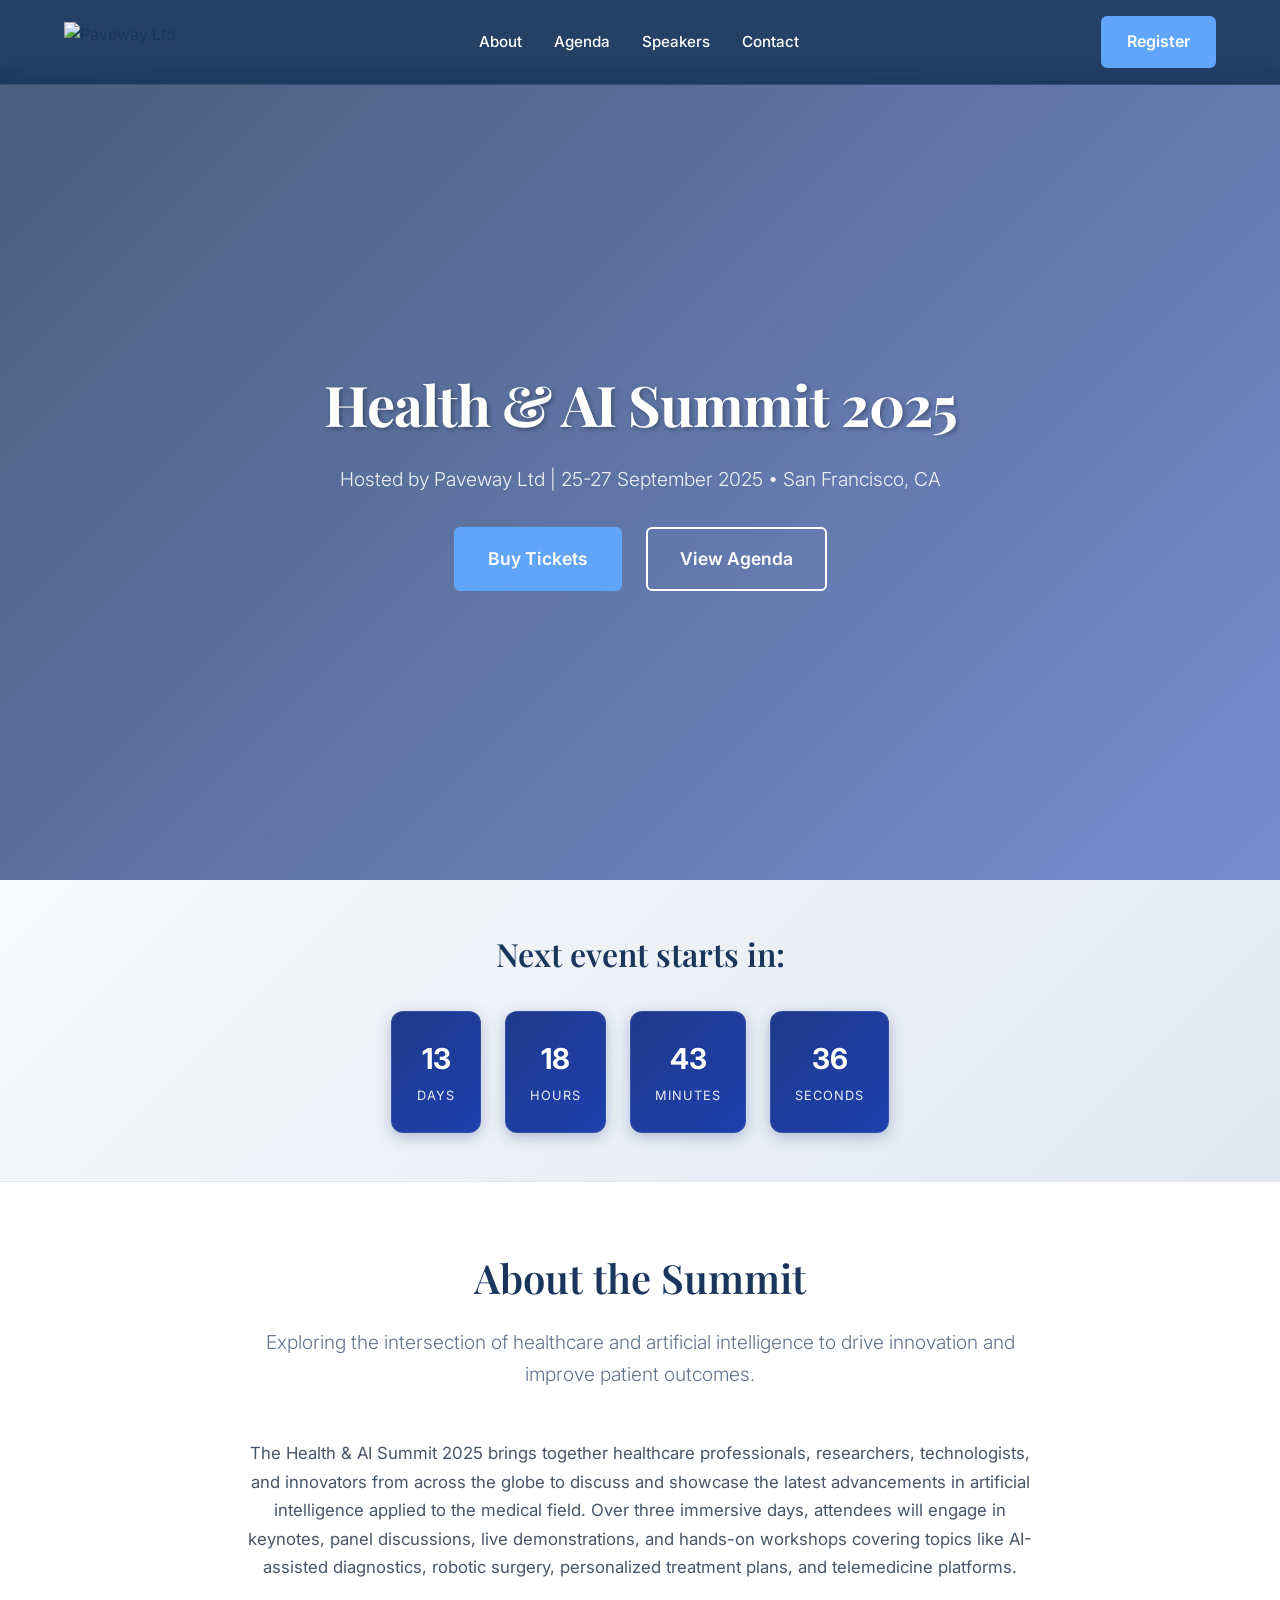
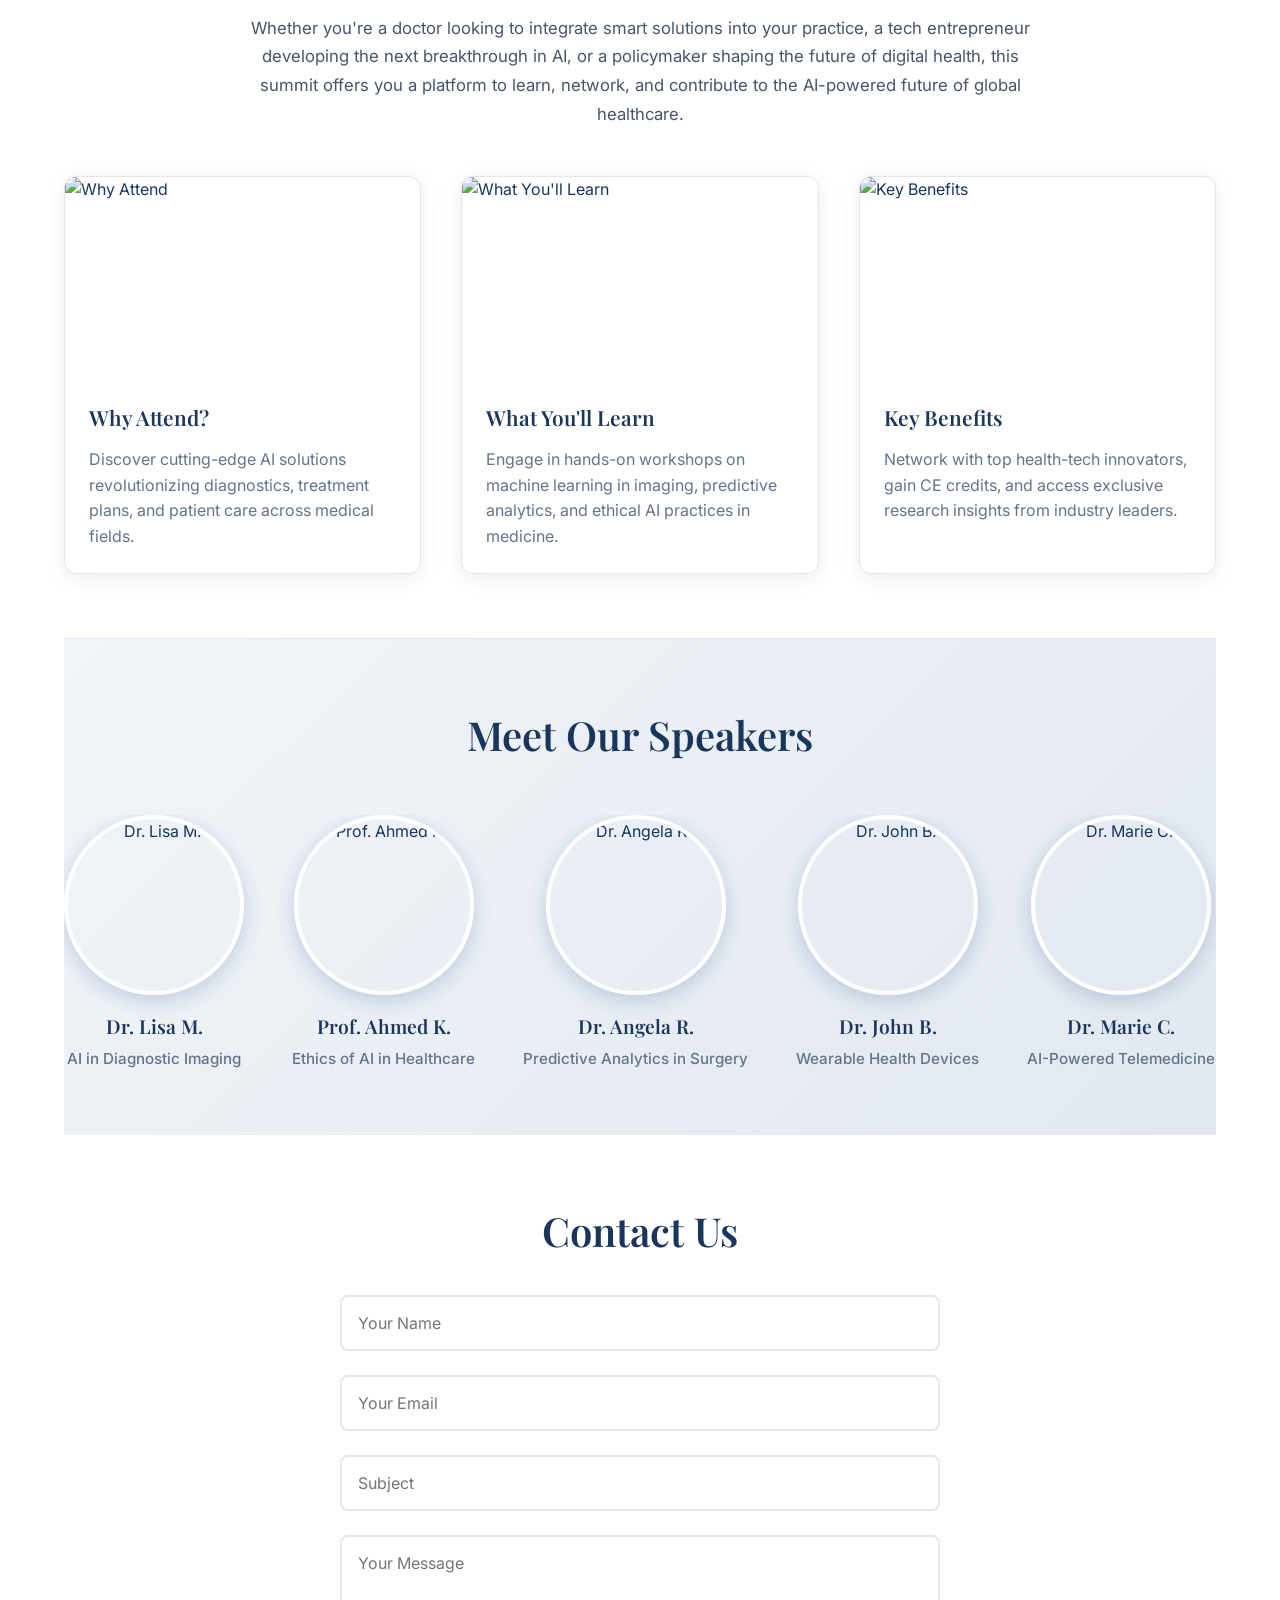
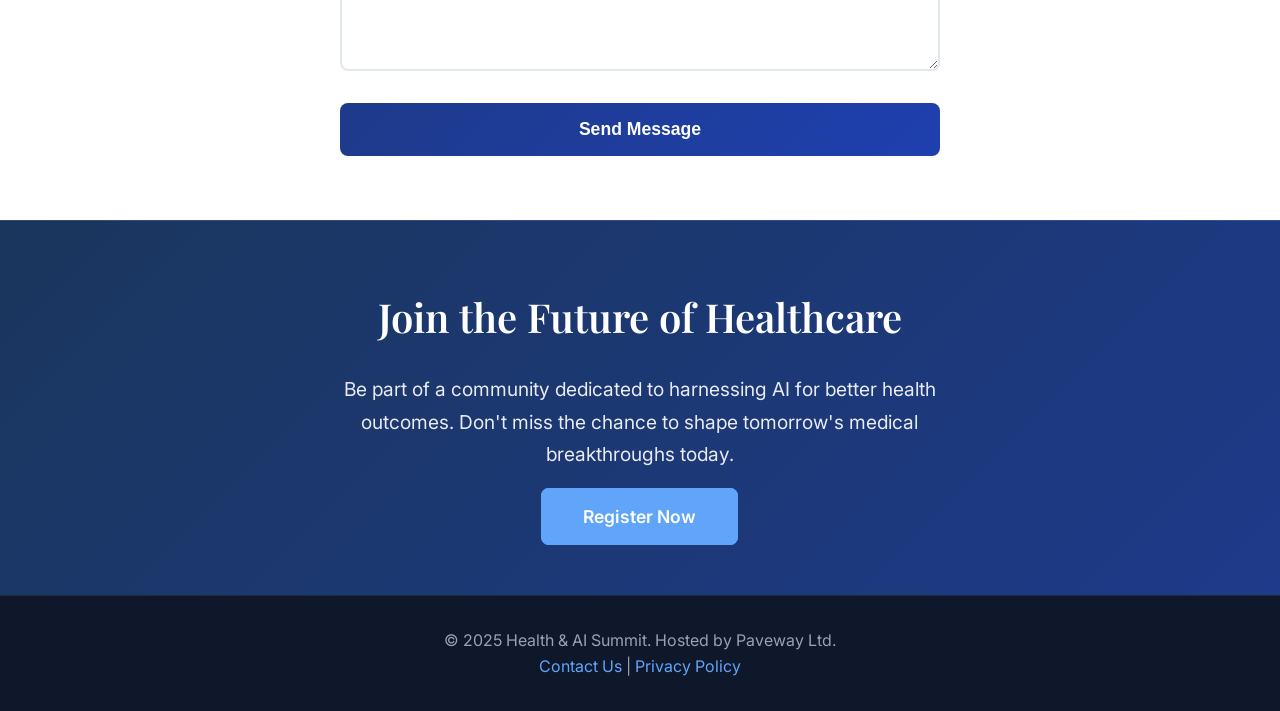
==== index.html @ 7ad12c97 "Create initial landing page for Health & AI Summit 2025 conference Co-authored-by: michealenow2000 <" ====
<!DOCTYPE html>
<html lang="en">
<head>
  <meta charset="UTF-8" />
  <meta name="viewport" content="width=device-width, initial-scale=1.0" />
  <title>Health & AI Summit 2025</title>
  <link href="https://fonts.googleapis.com/css2?family=Playfair+Display:wght@400;600;700&family=Inter:wght@300;400;500;600;700&display=swap" rel="stylesheet">
  <style>
    /* Reset & Base */
    * { margin: 0; padding: 0; box-sizing: border-box; }
    body { 
      font-family: 'Inter', sans-serif; 
      color: #1a365d; 
      line-height: 1.6; 
    }
    h1, h2, h3, h4, h5, h6 { 
      font-family: 'Playfair Display', serif; 
      font-weight: 600;
      text-align: center;
    }
    a { text-decoration: none; color: inherit; }
    ul { list-style: none; }
    img { max-width: 100%; display: block; }

    /* Header/Nav */
    header { 
      position: fixed; 
      top: 0; 
      left: 0; 
      width: 100%; 
      background: rgba(26, 54, 93, 0.95); 
      backdrop-filter: blur(10px); 
      z-index: 100;
      border-bottom: 1px solid rgba(255, 255, 255, 0.1);
    }
    .container { width: 90%; max-width: 1200px; margin: auto; }
    nav { display: flex; align-items: center; justify-content: space-between; padding: 1rem 0; }
    .logo img { height: 40px; }
    .nav-links { display: flex; gap: 2rem; }
    .nav-links a { 
      font-weight: 500; 
      transition: color 0.3s; 
      color: #ffffff;
      font-size: 0.95rem;
    }
    .nav-links a:hover { color: #60a5fa; }
    .cta-btn { 
      padding: 0.7rem 1.5rem; 
      border-radius: 6px; 
      background: #60a5fa; 
      color: #ffffff; 
      font-weight: 600; 
      transition: all 0.3s;
      border: 2px solid #60a5fa;
    }
    .cta-btn:hover { 
      background: #3b82f6; 
      border-color: #3b82f6;
      transform: translateY(-2px);
    }

    /* Hero */
    .hero {
      position: relative;
      margin-top: 70px;
      height: 90vh;
      color: #fff;
      overflow: hidden;
      display: flex;
      align-items: center;
      justify-content: center;
      text-align: center;
    }

    .video-bg {
      position: absolute;
      top: 0; 
      left: 0;
      width: 100%;
      height: 100%;
      z-index: -2;
      pointer-events: none;
      overflow: hidden;
    }

    .video-bg iframe {
      width: 100%;
      height: 100%;
      object-fit: cover;
      pointer-events: none;
    }

    /* Video Overlay */
    .hero::before {
      content: '';
      position: absolute;
      top: 0;
      left: 0;
      width: 100%;
      height: 100%;
      background: linear-gradient(135deg, rgba(26, 54, 93, 0.8), rgba(30, 64, 175, 0.6));
      z-index: -1;
    }

    .hero-content {
      position: relative;
      z-index: 1;
      max-width: 900px;
      padding: 2rem;
    }

    .hero h1 {
      font-size: 3.5rem;
      font-weight: 700;
      margin-bottom: 1rem;
      text-shadow: 2px 2px 4px rgba(0, 0, 0, 0.3);
      letter-spacing: -1px;
    }

    .hero p {
      font-size: 1.2rem;
      margin-bottom: 2rem;
      opacity: 0.9;
      font-weight: 300;
    }

    .btn-group {
      display: flex;
      gap: 1.5rem;
      justify-content: center;
      flex-wrap: wrap;
    }

    .btn-group .cta-btn {
      padding: 1rem 2rem;
      font-size: 1.1rem;
    }

    .btn-secondary {
      background: transparent;
      border: 2px solid #ffffff;
      color: #ffffff;
    }

    .btn-secondary:hover {
      background: #ffffff;
      color: #1a365d;
    }

    /* Countdown & Info */
    .info { 
      background: linear-gradient(135deg, #f8fafc, #e2e8f0); 
      padding: 3rem 0; 
      text-align: center;
      border-bottom: 1px solid #e2e8f0;
    }
    .info h2 { 
      margin-bottom: 2rem; 
      font-size: 2rem; 
      color: #1a365d;
    }
    .countdown { display: inline-flex; gap: 1.5rem; text-align: center; }
    .countdown div { 
      background: linear-gradient(135deg, #1e3a8a, #1e40af);
      color: #fff; 
      padding: 1.5rem; 
      border-radius: 12px; 
      min-width: 90px;
      box-shadow: 0 4px 15px rgba(30, 58, 138, 0.3);
      border: 1px solid rgba(255, 255, 255, 0.1);
    }
    .countdown div span { 
      display: block; 
      font-size: 1.8rem; 
      font-weight: bold; 
      font-family: 'Inter', sans-serif;
    }
    .countdown div small { 
      font-size: 0.8rem; 
      text-transform: uppercase; 
      letter-spacing: 1px; 
      opacity: 0.9;
    }

    /* About Section */
    .about { 
      padding: 4rem 0; 
      background: #ffffff;
    }
    .about h2 { 
      font-size: 2.5rem; 
      margin-bottom: 1rem; 
      color: #1a365d;
    }
    .about p.lead { 
      text-align: center; 
      color: #64748b; 
      margin-bottom: 3rem; 
      font-size: 1.2rem;
      font-weight: 300;
    }
    .about > p {
      text-align: center; 
      max-width: 800px; 
      margin: 0 auto 2rem; 
      color: #475569;
      font-size: 1.05rem;
      line-height: 1.7;
    }
    .features { 
      display: grid; 
      grid-template-columns: repeat(auto-fit, minmax(300px, 1fr)); 
      gap: 2.5rem; 
      margin-top: 3rem;
    }
    .feature { 
      background: #ffffff; 
      border-radius: 12px; 
      box-shadow: 0 4px 20px rgba(0, 0, 0, 0.08); 
      overflow: hidden;
      border: 1px solid #e2e8f0;
      transition: transform 0.3s ease, box-shadow 0.3s ease;
    }
    .feature:hover {
      transform: translateY(-5px);
      box-shadow: 0 8px 30px rgba(0, 0, 0, 0.12);
    }
    .feature img { 
      height: 200px; 
      width: 100%; 
      object-fit: cover;
    }
    .feature-content { 
      padding: 1.5rem; 
    }
    .feature-content h3 { 
      margin-bottom: 0.8rem; 
      font-size: 1.3rem; 
      color: #1a365d;
      text-align: left;
    }
    .feature-content p { 
      color: #64748b; 
      font-size: 1rem; 
      line-height: 1.6;
    }

    /* Speakers */
    .speakers { 
      padding: 4rem 0; 
      background: linear-gradient(135deg, #f1f5f9, #e2e8f0);
      border-top: 1px solid #e2e8f0;
    }
    .speakers h2 { 
      font-size: 2.5rem; 
      margin-bottom: 3rem; 
      color: #1a365d;
    }

    /* Speaker scrolling container */
    .speaker-scroll {
      overflow: hidden;
      position: relative;
      width: 100%;
    }

    .speaker-track {
      display: flex;
      gap: 3rem;
      animation: scroll-left 30s linear infinite;
    }

    .speaker {
      flex: 0 0 auto;
      text-align: center;
    }

    .speaker img {
      width: 180px;
      height: 180px;
      object-fit: cover;
      border-radius: 50%;
      display: block;
      margin: 0 auto;
      box-shadow: 0 6px 20px rgba(30, 58, 138, 0.2);
      transition: transform 0.3s ease;
      border: 4px solid #ffffff;
    }

    .speaker img:hover {
      transform: scale(1.05);
    }

    .speaker h4 { 
      margin: 1rem 0 0.3rem; 
      font-size: 1.2rem; 
      color: #1a365d;
      font-family: 'Playfair Display', serif;
    }
    .speaker p { 
      font-size: 0.95rem; 
      color: #64748b; 
      font-weight: 500;
    }

    @keyframes scroll-left {
      0% {
        transform: translateX(0);
      }
      100% {
        transform: translateX(-50%);
      }
    }

    /* Contact Section */
    .contact {
      padding: 4rem 0;
      background: #ffffff;
    }

    .contact h2 {
      font-size: 2.5rem;
      margin-bottom: 2rem;
      color: #1a365d;
    }

    .contact form {
      max-width: 600px;
      margin: 0 auto;
    }

    .contact input,
    .contact textarea {
      width: 100%;
      padding: 1rem;
      margin-bottom: 1.5rem;
      border: 2px solid #e2e8f0;
      border-radius: 8px;
      font-family: 'Inter', sans-serif;
      font-size: 1rem;
      transition: border-color 0.3s ease;
    }

    .contact input:focus,
    .contact textarea:focus {
      outline: none;
      border-color: #60a5fa;
    }

    .contact button {
      width: 100%;
      padding: 1rem;
      background: linear-gradient(135deg, #1e3a8a, #1e40af);
      color: white;
      border: none;
      border-radius: 8px;
      font-size: 1.1rem;
      font-weight: 600;
      cursor: pointer;
      transition: all 0.3s ease;
    }

    .contact button:hover {
      background: linear-gradient(135deg, #1e40af, #2563eb);
      transform: translateY(-2px);
    }

    /* Join Section */
    .join { 
      background: linear-gradient(135deg, #1a365d, #1e3a8a); 
      color: #fff; 
      text-align: center; 
      padding: 4rem 2rem;
      border-top: 1px solid rgba(255, 255, 255, 0.1);
    }
    .join h2 { 
      font-size: 2.5rem; 
      margin-bottom: 1.5rem; 
      color: #ffffff;
    }
    .join p { 
      max-width: 600px; 
      margin: 0 auto 2rem; 
      font-size: 1.2rem;
      opacity: 0.9;
      line-height: 1.7;
    }
    .join .btn { 
      background: #60a5fa; 
      color: #ffffff; 
      padding: 1rem 2.5rem; 
      border-radius: 8px; 
      font-size: 1.1rem; 
      font-weight: 600;
      transition: all 0.3s ease;
      border: 2px solid #60a5fa;
    }
    .join .btn:hover {
      background: #3b82f6;
      border-color: #3b82f6;
      transform: translateY(-2px);
    }

    /* Footer */
    footer { 
      background: #0f172a; 
      color: #94a3b8; 
      text-align: center; 
      padding: 2rem 0;
      border-top: 1px solid #1e293b;
    }
    footer a { 
      color: #60a5fa; 
      transition: color 0.3s ease;
    }
    footer a:hover {
      color: #93c5fd;
    }

    /* Responsive Design */
    @media (max-width: 768px) {
      .hero h1 { font-size: 2.5rem; }
      .nav-links { display: none; }
      nav {
        flex-wrap: wrap;
      }

      .nav-links {
        display: none;
        flex-direction: column;
        width: 100%;
        background: rgba(26, 54, 93, 0.98);
        position: absolute;
        top: 70px;
        left: 0;
        text-align: center;
        padding: 1rem 0;
        border-top: 1px solid rgba(255, 255, 255, 0.1);
      }

      .nav-links.active {
        display: flex;
      }

      .hero-content {
        padding: 2rem 1rem;
      }

      .btn-group {
        flex-direction: column;
        align-items: center;
        gap: 1rem;
      }

      .btn-group a {
        width: 280px;
        text-align: center;
      }

      .feature img {
        width: 100%;
        height: auto;
      }

      .speaker img {
        width: 150px;
        height: 150px;
      }

      .countdown {
        gap: 1rem;
      }

      .countdown div {
        min-width: 70px;
        padding: 1rem;
      }
    }

    @media (max-width: 480px) {
      .hero h1 {
        font-size: 2rem;
      }

      .hero p {
        font-size: 1rem;
      }

      .info h2,
      .about h2,
      .speakers h2,
      .join h2,
      .contact h2 {
        font-size: 1.8rem;
      }

      .countdown div {
        min-width: 60px;
        padding: 0.8rem;
      }

      .countdown div span {
        font-size: 1.4rem;
      }
    }
  </style>
</head>
<body>
  <!-- Header -->
  <header>
    <div class="container">
      <nav>
        <div class="logo">
          <img src="https://img.freepik.com/free-vector/blue-wavy-forms-transparent-background_1035-6744.jpg?w=740" alt="Paveway Ltd">
        </div>
        <ul class="nav-links">
          <li><a href="#about">About</a></li>
          <li><a href="#agenda">Agenda</a></li>
          <li><a href="#speakers">Speakers</a></li>
          <li><a href="#contact">Contact</a></li>
        </ul>
        <a href="#register" class="cta-btn">Register</a>
      </nav>
    </div>
  </header>

  <!-- Hero Section -->
  <section class="hero">
    <div class="video-bg">
      <iframe
        src="https://www.youtube.com/embed/3dqXHHCc5lA?autoplay=1&mute=1&controls=0&loop=1&playlist=3dqXHHCc5lA&modestbranding=1&showinfo=0&rel=0"
        frameborder="0"
        allow="autoplay; fullscreen"
        allowfullscreen>
      </iframe>
    </div>
    <div class="hero-content container">
      <h1>Health & AI Summit 2025</h1>
      <p>Hosted by Paveway Ltd | 25-27 September 2025 • San Francisco, CA</p>
      <div class="btn-group">
        <a href="#register" class="cta-btn">Buy Tickets</a>
        <a href="#agenda" class="cta-btn btn-secondary">View Agenda</a>
      </div>
    </div>
  </section>

  <!-- Countdown Info -->
  <section class="info">
    <h2>Next event starts in:</h2>
    <div class="countdown">
      <div><span>12</span><small>Days</small></div>
      <div><span>08</span><small>Hours</small></div>
      <div><span>45</span><small>Minutes</small></div>
      <div><span>30</span><small>Seconds</small></div>
    </div>
  </section>

  <!-- About Section -->
  <section id="about" class="about container">
    <h2>About the Summit</h2>
    <p class="lead">Exploring the intersection of healthcare and artificial intelligence to drive innovation and improve patient outcomes.</p>
    <p>
      The Health & AI Summit 2025 brings together healthcare professionals, researchers, technologists, and innovators from across the globe
      to discuss and showcase the latest advancements in artificial intelligence applied to the medical field. Over three immersive days,
      attendees will engage in keynotes, panel discussions, live demonstrations, and hands-on workshops covering topics like AI-assisted
      diagnostics, robotic surgery, personalized treatment plans, and telemedicine platforms.
    </p>
    <p>
      Whether you're a doctor looking to integrate smart solutions into your practice, a tech entrepreneur developing the next breakthrough
      in AI, or a policymaker shaping the future of digital health, this summit offers you a platform to learn, network, and contribute to
      the AI-powered future of global healthcare.
    </p>
    <div class="features">
      <div class="feature">
        <img src="https://images.pexels.com/photos/3861969/pexels-photo-3861969.jpeg" alt="Why Attend">
        <div class="feature-content">
          <h3>Why Attend?</h3>
          <p>Discover cutting-edge AI solutions revolutionizing diagnostics, treatment plans, and patient care across medical fields.</p>
        </div>
      </div>
      <div class="feature">
        <img src="https://images.pexels.com/photos/8439072/pexels-photo-8439072.jpeg" alt="What You'll Learn">
        <div class="feature-content">
          <h3>What You'll Learn</h3>
          <p>Engage in hands-on workshops on machine learning in imaging, predictive analytics, and ethical AI practices in medicine.</p>
        </div>
      </div>
      <div class="feature">
        <img src="https://images.pexels.com/photos/8386440/pexels-photo-8386440.jpeg" alt="Key Benefits">
        <div class="feature-content">
          <h3>Key Benefits</h3>
          <p>Network with top health-tech innovators, gain CE credits, and access exclusive research insights from industry leaders.</p>
        </div>
      </div>
    </div>
  </section>

  <!-- Speakers Section -->
  <section id="speakers" class="speakers container">
    <h2>Meet Our Speakers</h2>
    <div class="speaker-scroll" aria-label="Speaker carousel">
      <div class="speaker-track" aria-live="polite" aria-atomic="true">
        <div class="speaker">
          <img src="https://photoheads.co.uk/wp-content/uploads/2020/05/headshot-with-client-testimonial.jpg" alt="Dr. Lisa M.">
          <h4>Dr. Lisa M.</h4>
          <p>AI in Diagnostic Imaging</p>
        </div>
        <div class="speaker">
          <img src="https://images.pexels.com/photos/614810/pexels-photo-614810.jpeg" alt="Prof. Ahmed K.">
          <h4>Prof. Ahmed K.</h4>
          <p>Ethics of AI in Healthcare</p>
        </div>
        <div class="speaker">
          <img src="https://images.pexels.com/photos/17436610/pexels-photo-17436610.jpeg" alt="Dr. Angela R.">
          <h4>Dr. Angela R.</h4>
          <p>Predictive Analytics in Surgery</p>
        </div>
        <div class="speaker">
          <img src="https://images.pexels.com/photos/1300402/pexels-photo-1300402.jpeg" alt="Dr. John B.">
          <h4>Dr. John B.</h4>
          <p>Wearable Health Devices</p>
        </div>
        <div class="speaker">
          <img src="https://images.pexels.com/photos/31600508/pexels-photo-31600508.jpeg" alt="Dr. Marie C.">
          <h4>Dr. Marie C.</h4>
          <p>AI-Powered Telemedicine</p>
        </div>
        <div class="speaker">
          <img src="https://images.pexels.com/photos/1222271/pexels-photo-1222271.jpeg" alt="Prof. Greg N.">
          <h4>Prof. Greg N.</h4>
          <p>Data Privacy & AI Security</p>
        </div>

        <!-- Duplicate speakers for seamless infinite scroll -->
        <div class="speaker">
          <img src="https://photoheads.co.uk/wp-content/uploads/2020/05/headshot-with-client-testimonial.jpg" alt="Dr. Lisa M.">
          <h4>Dr. Lisa M.</h4>
          <p>AI in Diagnostic Imaging</p>
        </div>
        <div class="speaker">
          <img src="https://images.pexels.com/photos/614810/pexels-photo-614810.jpeg" alt="Prof. Ahmed K.">
          <h4>Prof. Ahmed K.</h4>
          <p>Ethics of AI in Healthcare</p>
        </div>
        <div class="speaker">
          <img src="https://images.pexels.com/photos/17436610/pexels-photo-17436610.jpeg" alt="Dr. Angela R.">
          <h4>Dr. Angela R.</h4>
          <p>Predictive Analytics in Surgery</p>
        </div>
        <div class="speaker">
          <img src="https://images.pexels.com/photos/1300402/pexels-photo-1300402.jpeg" alt="Dr. John B.">
          <h4>Dr. John B.</h4>
          <p>Wearable Health Devices</p>
        </div>
        <div class="speaker">
          <img src="https://images.pexels.com/photos/31600508/pexels-photo-31600508.jpeg" alt="Dr. Marie C.">
          <h4>Dr. Marie C.</h4>
          <p>AI-Powered Telemedicine</p>
        </div>
        <div class="speaker">
          <img src="https://images.pexels.com/photos/1222271/pexels-photo-1222271.jpeg" alt="Prof. Greg N.">
          <h4>Prof. Greg N.</h4>
          <p>Data Privacy & AI Security</p>
        </div>
      </div>
    </div>
  </section>

  <!-- Contact Form Section -->
  <section id="contact" class="contact container">
    <h2>Contact Us</h2>
    <form id="contactForm">
      <input type="text" name="name" placeholder="Your Name" required>
      <input type="email" name="email" placeholder="Your Email" required>
      <input type="text" name="subject" placeholder="Subject" required>
      <textarea name="message" placeholder="Your Message" required rows="5"></textarea>
      <button type="submit" class="cta-btn">Send Message</button>
    </form>
  </section>

  <!-- Join Section -->
  <section class="join">
    <div class="container">
      <h2>Join the Future of Healthcare</h2>
      <p>Be part of a community dedicated to harnessing AI for better health outcomes. Don't miss the chance to shape tomorrow's medical breakthroughs today.</p>
      <a href="#register" class="btn">Register Now</a>
    </div>
  </section>

  <!-- Footer -->
  <footer>
    <p>&copy; 2025 Health & AI Summit. Hosted by Paveway Ltd.</p>
    <p><a href="#contact">Contact Us</a> | <a href="#privacy">Privacy Policy</a></p>
  </footer>

  <script>
    document.getElementById("contactForm").addEventListener("submit", function (e) {
      e.preventDefault();

      const formData = new FormData(this);
      const data = Object.fromEntries(formData.entries());

      if (!data.name || !data.email || !data.subject || !data.message) {
        alert("Please fill out all fields.");
        return;
      }

      // Example request simulation
      alert("Thank you, " + data.name + "! Your message has been sent.");

      // Optional: clear form after submission
      this.reset();
    });

    const countdownElements = {
      days: document.querySelector(".countdown div:nth-child(1) span"),
      hours: document.querySelector(".countdown div:nth-child(2) span"),
      minutes: document.querySelector(".countdown div:nth-child(3) span"),
      seconds: document.querySelector(".countdown div:nth-child(4) span")
    };

    function updateCountdown() {
      const targetDate = new Date();
      targetDate.setDate(20);
      targetDate.setHours(0, 0, 0, 0);

      const now = new Date();
      // If today is past the 20th, count for next month
      if (now.getDate() > 20) {
        targetDate.setMonth(now.getMonth() + 1);
      }

      const totalSeconds = Math.floor((targetDate - now) / 1000);

      if (totalSeconds <= 0) {
        countdownElements.days.textContent = "00";
        countdownElements.hours.textContent = "00";
        countdownElements.minutes.textContent = "00";
        countdownElements.seconds.textContent = "00";
        return;
      }

      const days = Math.floor(totalSeconds / (3600 * 24));
      const hours = Math.floor((totalSeconds % (3600 * 24)) / 3600);
      const minutes = Math.floor((totalSeconds % 3600) / 60);
      const seconds = totalSeconds % 60;

      countdownElements.days.textContent = String(days).padStart(2, "0");
      countdownElements.hours.textContent = String(hours).padStart(2, "0");
      countdownElements.minutes.textContent = String(minutes).padStart(2, "0");
      countdownElements.seconds.textContent = String(seconds).padStart(2, "0");
    }

    updateCountdown();
    setInterval(updateCountdown, 1000);
  </script>
</body>
</html>
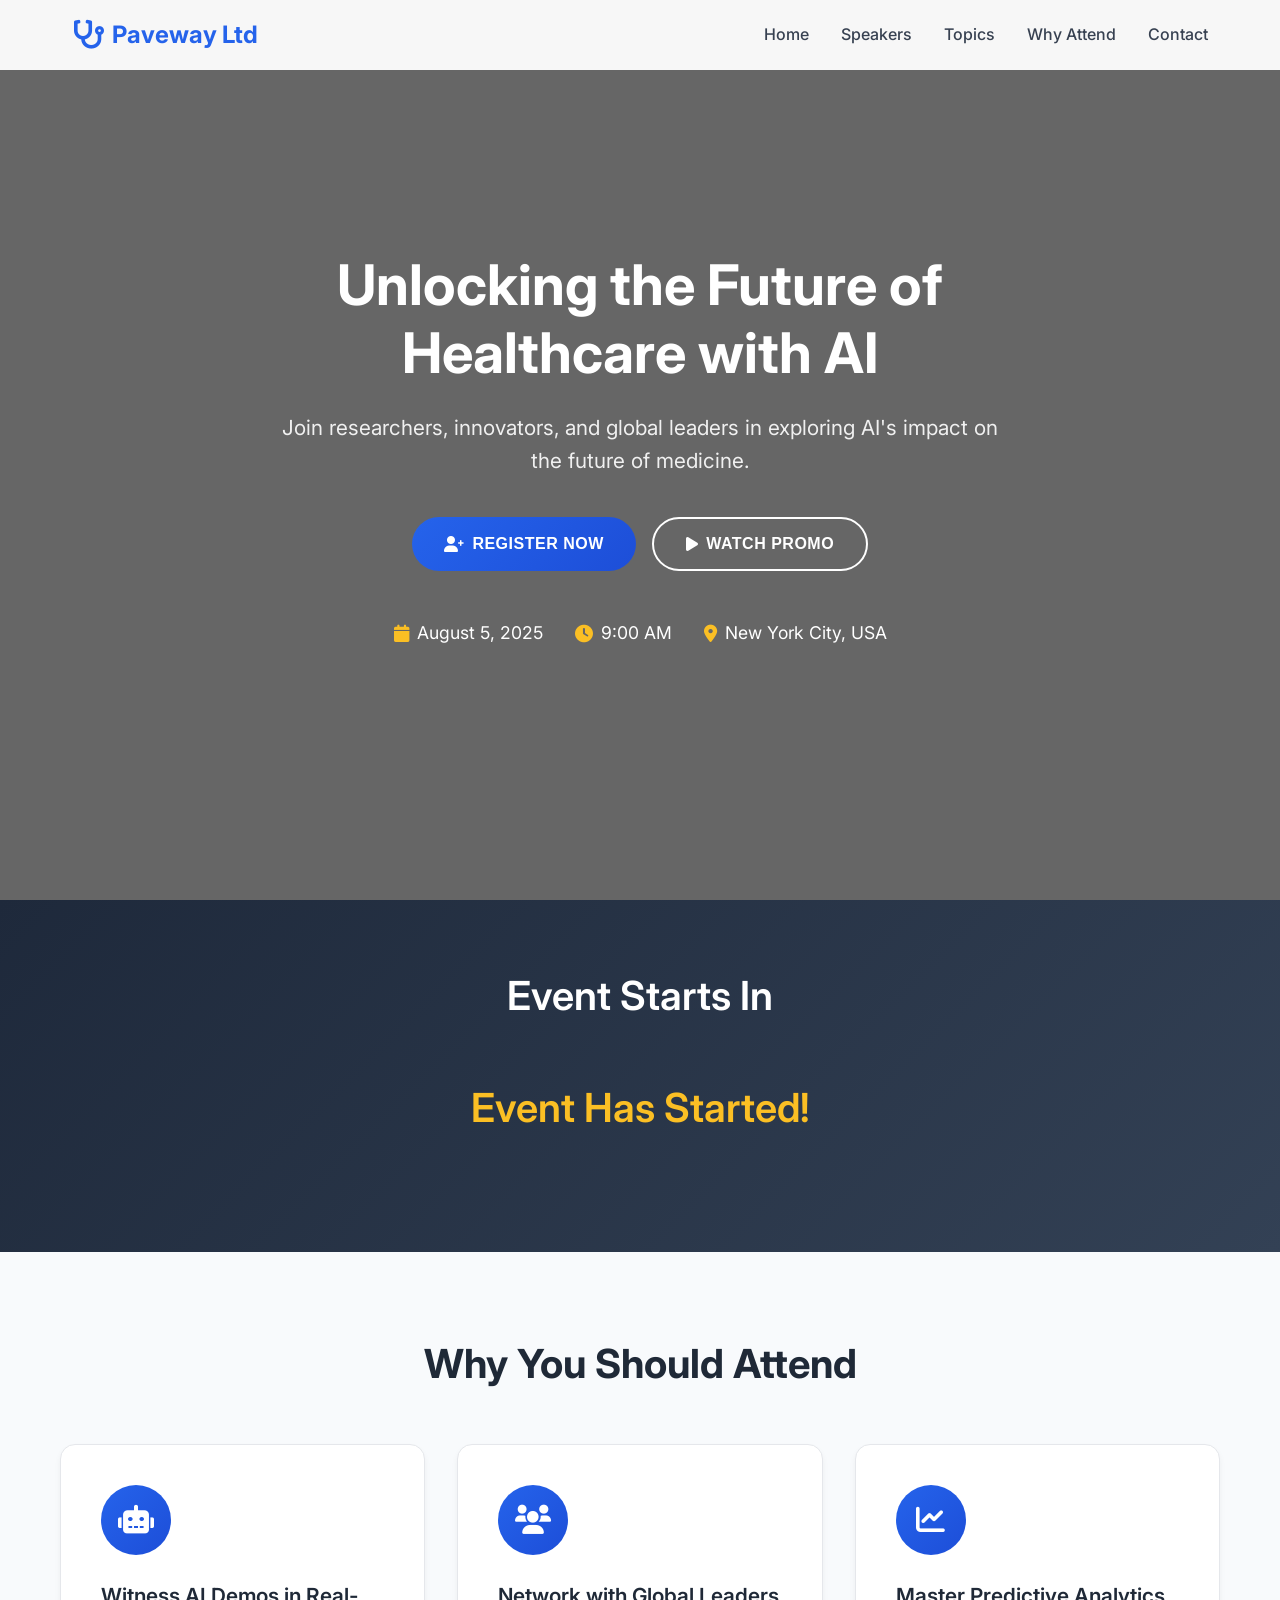
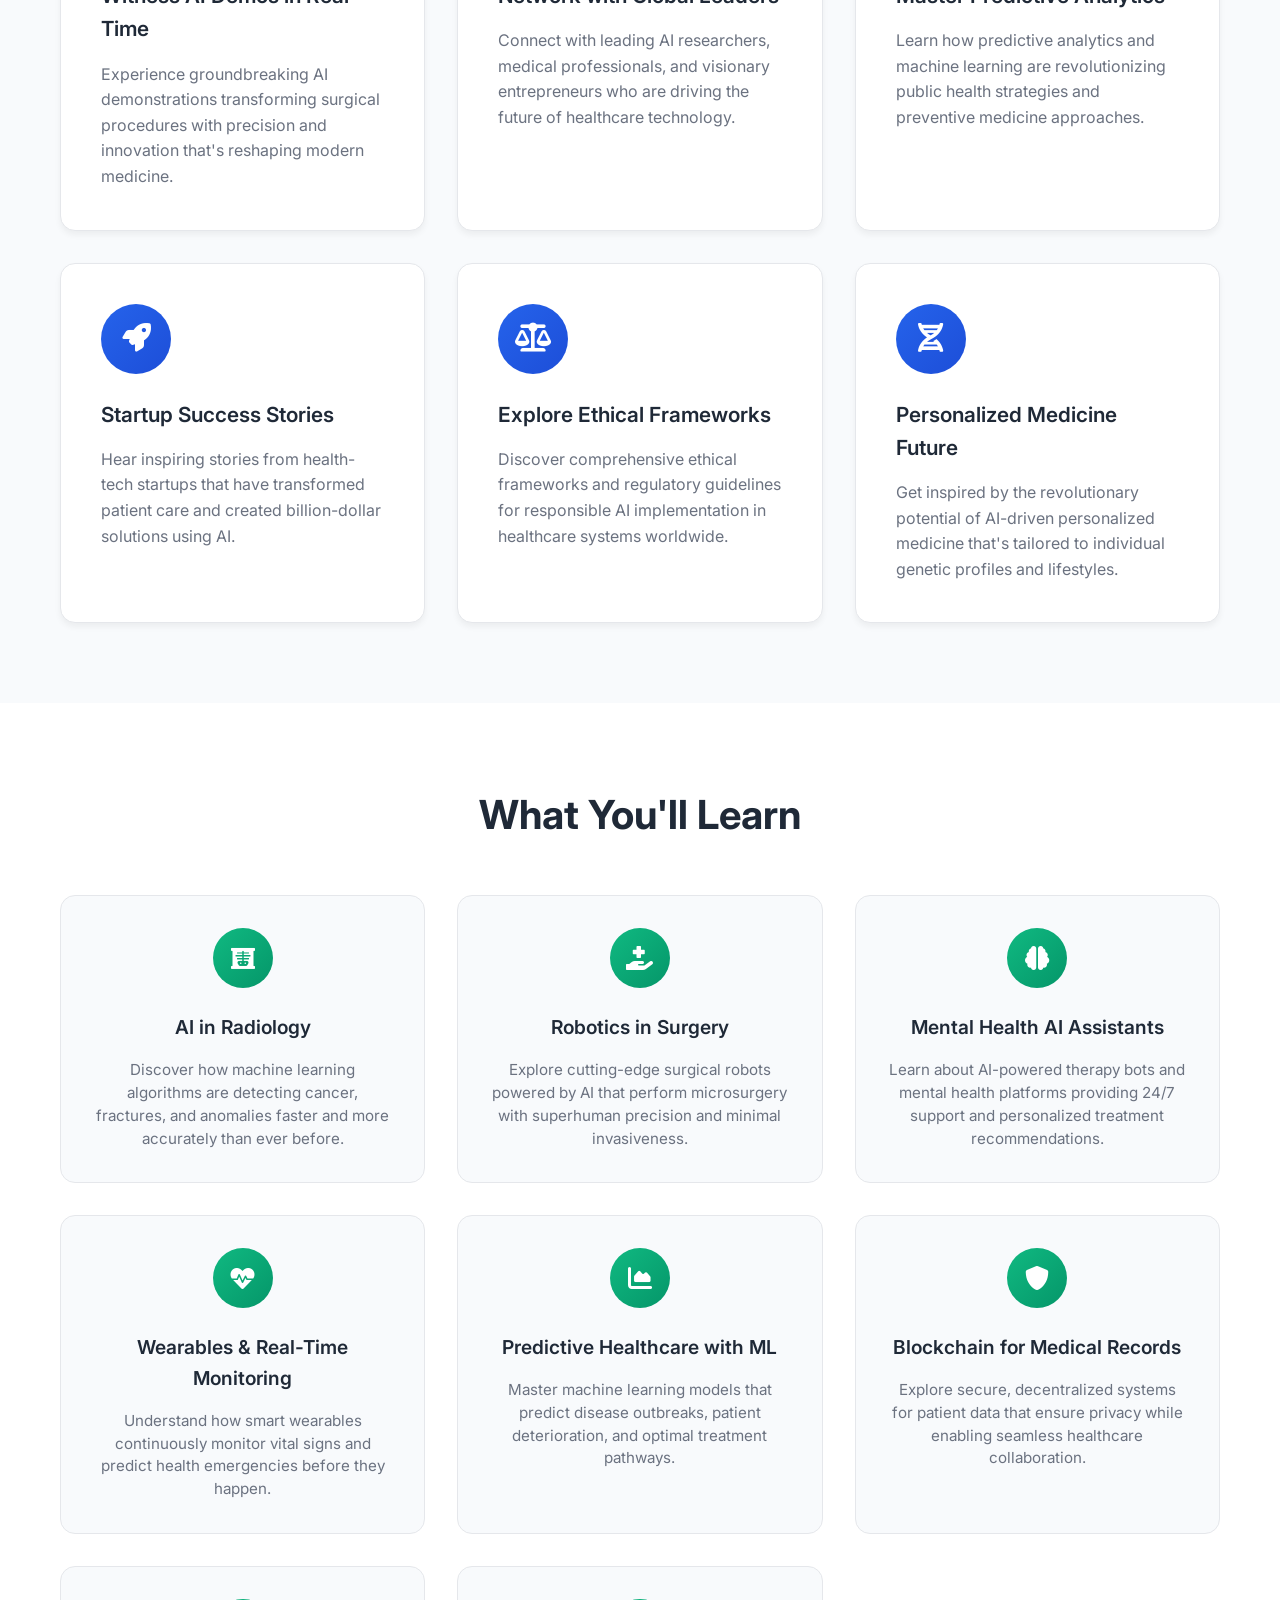
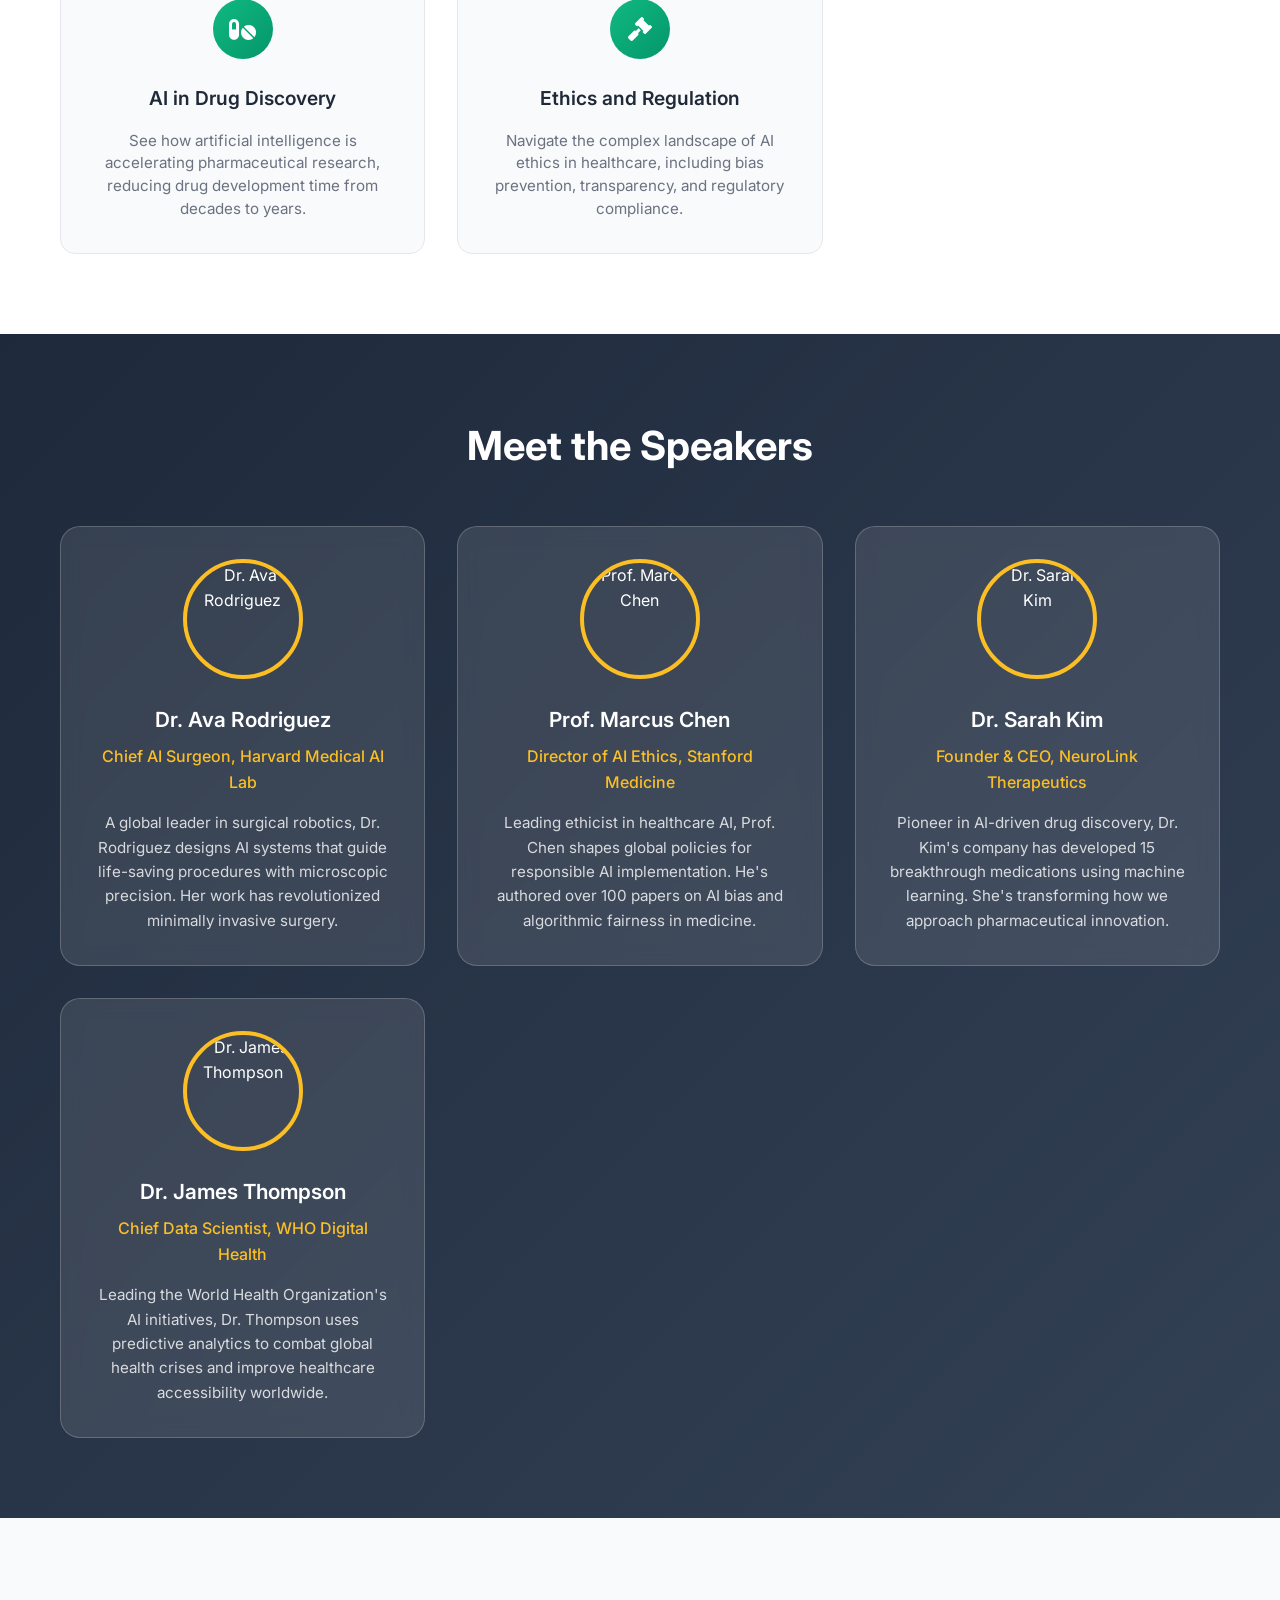
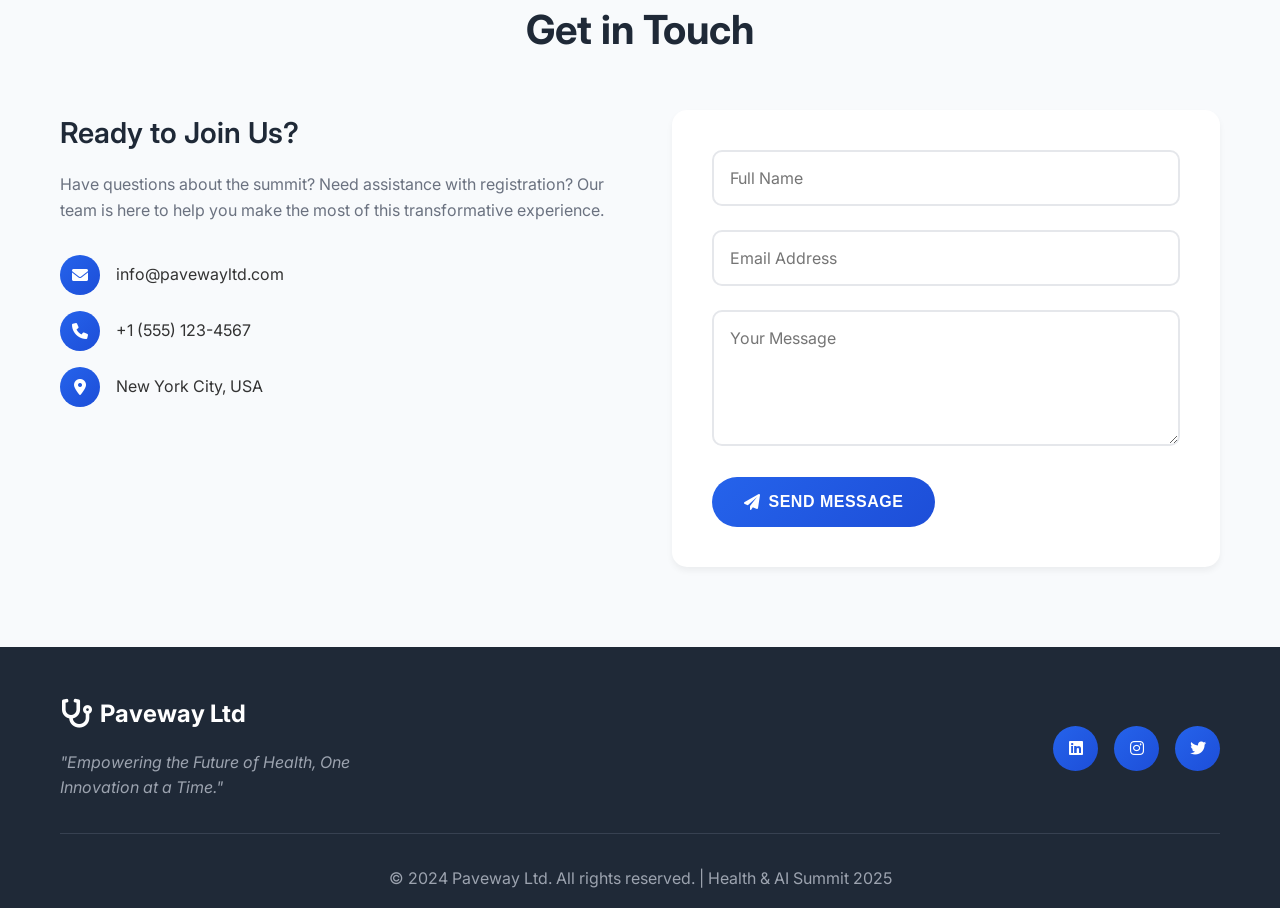
==== commit 8f53b9a2: "Create Health & AI Summit landing page with responsive design Co-authored-by: michealenow2000 <miche" ====
--- a/index.html
+++ b/index.html
@@ -1,758 +1,336 @@
 <!DOCTYPE html>
 <html lang="en">
 <head>
-  <meta charset="UTF-8" />
-  <meta name="viewport" content="width=device-width, initial-scale=1.0" />
-  <title>Health & AI Summit 2025</title>
-  <link href="https://fonts.googleapis.com/css2?family=Playfair+Display:wght@400;600;700&family=Inter:wght@300;400;500;600;700&display=swap" rel="stylesheet">
-  <style>
-    /* Reset & Base */
-    * { margin: 0; padding: 0; box-sizing: border-box; }
-    body { 
-      font-family: 'Inter', sans-serif; 
-      color: #1a365d; 
-      line-height: 1.6; 
-    }
-    h1, h2, h3, h4, h5, h6 { 
-      font-family: 'Playfair Display', serif; 
-      font-weight: 600;
-      text-align: center;
-    }
-    a { text-decoration: none; color: inherit; }
-    ul { list-style: none; }
-    img { max-width: 100%; display: block; }
-
-    /* Header/Nav */
-    header { 
-      position: fixed; 
-      top: 0; 
-      left: 0; 
-      width: 100%; 
-      background: rgba(26, 54, 93, 0.95); 
-      backdrop-filter: blur(10px); 
-      z-index: 100;
-      border-bottom: 1px solid rgba(255, 255, 255, 0.1);
-    }
-    .container { width: 90%; max-width: 1200px; margin: auto; }
-    nav { display: flex; align-items: center; justify-content: space-between; padding: 1rem 0; }
-    .logo img { height: 40px; }
-    .nav-links { display: flex; gap: 2rem; }
-    .nav-links a { 
-      font-weight: 500; 
-      transition: color 0.3s; 
-      color: #ffffff;
-      font-size: 0.95rem;
-    }
-    .nav-links a:hover { color: #60a5fa; }
-    .cta-btn { 
-      padding: 0.7rem 1.5rem; 
-      border-radius: 6px; 
-      background: #60a5fa; 
-      color: #ffffff; 
-      font-weight: 600; 
-      transition: all 0.3s;
-      border: 2px solid #60a5fa;
-    }
-    .cta-btn:hover { 
-      background: #3b82f6; 
-      border-color: #3b82f6;
-      transform: translateY(-2px);
-    }
-
-    /* Hero */
-    .hero {
-      position: relative;
-      margin-top: 70px;
-      height: 90vh;
-      color: #fff;
-      overflow: hidden;
-      display: flex;
-      align-items: center;
-      justify-content: center;
-      text-align: center;
-    }
-
-    .video-bg {
-      position: absolute;
-      top: 0; 
-      left: 0;
-      width: 100%;
-      height: 100%;
-      z-index: -2;
-      pointer-events: none;
-      overflow: hidden;
-    }
-
-    .video-bg iframe {
-      width: 100%;
-      height: 100%;
-      object-fit: cover;
-      pointer-events: none;
-    }
-
-    /* Video Overlay */
-    .hero::before {
-      content: '';
-      position: absolute;
-      top: 0;
-      left: 0;
-      width: 100%;
-      height: 100%;
-      background: linear-gradient(135deg, rgba(26, 54, 93, 0.8), rgba(30, 64, 175, 0.6));
-      z-index: -1;
-    }
-
-    .hero-content {
-      position: relative;
-      z-index: 1;
-      max-width: 900px;
-      padding: 2rem;
-    }
-
-    .hero h1 {
-      font-size: 3.5rem;
-      font-weight: 700;
-      margin-bottom: 1rem;
-      text-shadow: 2px 2px 4px rgba(0, 0, 0, 0.3);
-      letter-spacing: -1px;
-    }
-
-    .hero p {
-      font-size: 1.2rem;
-      margin-bottom: 2rem;
-      opacity: 0.9;
-      font-weight: 300;
-    }
-
-    .btn-group {
-      display: flex;
-      gap: 1.5rem;
-      justify-content: center;
-      flex-wrap: wrap;
-    }
-
-    .btn-group .cta-btn {
-      padding: 1rem 2rem;
-      font-size: 1.1rem;
-    }
-
-    .btn-secondary {
-      background: transparent;
-      border: 2px solid #ffffff;
-      color: #ffffff;
-    }
-
-    .btn-secondary:hover {
-      background: #ffffff;
-      color: #1a365d;
-    }
-
-    /* Countdown & Info */
-    .info { 
-      background: linear-gradient(135deg, #f8fafc, #e2e8f0); 
-      padding: 3rem 0; 
-      text-align: center;
-      border-bottom: 1px solid #e2e8f0;
-    }
-    .info h2 { 
-      margin-bottom: 2rem; 
-      font-size: 2rem; 
-      color: #1a365d;
-    }
-    .countdown { display: inline-flex; gap: 1.5rem; text-align: center; }
-    .countdown div { 
-      background: linear-gradient(135deg, #1e3a8a, #1e40af);
-      color: #fff; 
-      padding: 1.5rem; 
-      border-radius: 12px; 
-      min-width: 90px;
-      box-shadow: 0 4px 15px rgba(30, 58, 138, 0.3);
-      border: 1px solid rgba(255, 255, 255, 0.1);
-    }
-    .countdown div span { 
-      display: block; 
-      font-size: 1.8rem; 
-      font-weight: bold; 
-      font-family: 'Inter', sans-serif;
-    }
-    .countdown div small { 
-      font-size: 0.8rem; 
-      text-transform: uppercase; 
-      letter-spacing: 1px; 
-      opacity: 0.9;
-    }
-
-    /* About Section */
-    .about { 
-      padding: 4rem 0; 
-      background: #ffffff;
-    }
-    .about h2 { 
-      font-size: 2.5rem; 
-      margin-bottom: 1rem; 
-      color: #1a365d;
-    }
-    .about p.lead { 
-      text-align: center; 
-      color: #64748b; 
-      margin-bottom: 3rem; 
-      font-size: 1.2rem;
-      font-weight: 300;
-    }
-    .about > p {
-      text-align: center; 
-      max-width: 800px; 
-      margin: 0 auto 2rem; 
-      color: #475569;
-      font-size: 1.05rem;
-      line-height: 1.7;
-    }
-    .features { 
-      display: grid; 
-      grid-template-columns: repeat(auto-fit, minmax(300px, 1fr)); 
-      gap: 2.5rem; 
-      margin-top: 3rem;
-    }
-    .feature { 
-      background: #ffffff; 
-      border-radius: 12px; 
-      box-shadow: 0 4px 20px rgba(0, 0, 0, 0.08); 
-      overflow: hidden;
-      border: 1px solid #e2e8f0;
-      transition: transform 0.3s ease, box-shadow 0.3s ease;
-    }
-    .feature:hover {
-      transform: translateY(-5px);
-      box-shadow: 0 8px 30px rgba(0, 0, 0, 0.12);
-    }
-    .feature img { 
-      height: 200px; 
-      width: 100%; 
-      object-fit: cover;
-    }
-    .feature-content { 
-      padding: 1.5rem; 
-    }
-    .feature-content h3 { 
-      margin-bottom: 0.8rem; 
-      font-size: 1.3rem; 
-      color: #1a365d;
-      text-align: left;
-    }
-    .feature-content p { 
-      color: #64748b; 
-      font-size: 1rem; 
-      line-height: 1.6;
-    }
-
-    /* Speakers */
-    .speakers { 
-      padding: 4rem 0; 
-      background: linear-gradient(135deg, #f1f5f9, #e2e8f0);
-      border-top: 1px solid #e2e8f0;
-    }
-    .speakers h2 { 
-      font-size: 2.5rem; 
-      margin-bottom: 3rem; 
-      color: #1a365d;
-    }
-
-    /* Speaker scrolling container */
-    .speaker-scroll {
-      overflow: hidden;
-      position: relative;
-      width: 100%;
-    }
-
-    .speaker-track {
-      display: flex;
-      gap: 3rem;
-      animation: scroll-left 30s linear infinite;
-    }
-
-    .speaker {
-      flex: 0 0 auto;
-      text-align: center;
-    }
-
-    .speaker img {
-      width: 180px;
-      height: 180px;
-      object-fit: cover;
-      border-radius: 50%;
-      display: block;
-      margin: 0 auto;
-      box-shadow: 0 6px 20px rgba(30, 58, 138, 0.2);
-      transition: transform 0.3s ease;
-      border: 4px solid #ffffff;
-    }
-
-    .speaker img:hover {
-      transform: scale(1.05);
-    }
-
-    .speaker h4 { 
-      margin: 1rem 0 0.3rem; 
-      font-size: 1.2rem; 
-      color: #1a365d;
-      font-family: 'Playfair Display', serif;
-    }
-    .speaker p { 
-      font-size: 0.95rem; 
-      color: #64748b; 
-      font-weight: 500;
-    }
-
-    @keyframes scroll-left {
-      0% {
-        transform: translateX(0);
-      }
-      100% {
-        transform: translateX(-50%);
-      }
-    }
-
-    /* Contact Section */
-    .contact {
-      padding: 4rem 0;
-      background: #ffffff;
-    }
-
-    .contact h2 {
-      font-size: 2.5rem;
-      margin-bottom: 2rem;
-      color: #1a365d;
-    }
-
-    .contact form {
-      max-width: 600px;
-      margin: 0 auto;
-    }
-
-    .contact input,
-    .contact textarea {
-      width: 100%;
-      padding: 1rem;
-      margin-bottom: 1.5rem;
-      border: 2px solid #e2e8f0;
-      border-radius: 8px;
-      font-family: 'Inter', sans-serif;
-      font-size: 1rem;
-      transition: border-color 0.3s ease;
-    }
-
-    .contact input:focus,
-    .contact textarea:focus {
-      outline: none;
-      border-color: #60a5fa;
-    }
-
-    .contact button {
-      width: 100%;
-      padding: 1rem;
-      background: linear-gradient(135deg, #1e3a8a, #1e40af);
-      color: white;
-      border: none;
-      border-radius: 8px;
-      font-size: 1.1rem;
-      font-weight: 600;
-      cursor: pointer;
-      transition: all 0.3s ease;
-    }
-
-    .contact button:hover {
-      background: linear-gradient(135deg, #1e40af, #2563eb);
-      transform: translateY(-2px);
-    }
-
-    /* Join Section */
-    .join { 
-      background: linear-gradient(135deg, #1a365d, #1e3a8a); 
-      color: #fff; 
-      text-align: center; 
-      padding: 4rem 2rem;
-      border-top: 1px solid rgba(255, 255, 255, 0.1);
-    }
-    .join h2 { 
-      font-size: 2.5rem; 
-      margin-bottom: 1.5rem; 
-      color: #ffffff;
-    }
-    .join p { 
-      max-width: 600px; 
-      margin: 0 auto 2rem; 
-      font-size: 1.2rem;
-      opacity: 0.9;
-      line-height: 1.7;
-    }
-    .join .btn { 
-      background: #60a5fa; 
-      color: #ffffff; 
-      padding: 1rem 2.5rem; 
-      border-radius: 8px; 
-      font-size: 1.1rem; 
-      font-weight: 600;
-      transition: all 0.3s ease;
-      border: 2px solid #60a5fa;
-    }
-    .join .btn:hover {
-      background: #3b82f6;
-      border-color: #3b82f6;
-      transform: translateY(-2px);
-    }
-
-    /* Footer */
-    footer { 
-      background: #0f172a; 
-      color: #94a3b8; 
-      text-align: center; 
-      padding: 2rem 0;
-      border-top: 1px solid #1e293b;
-    }
-    footer a { 
-      color: #60a5fa; 
-      transition: color 0.3s ease;
-    }
-    footer a:hover {
-      color: #93c5fd;
-    }
-
-    /* Responsive Design */
-    @media (max-width: 768px) {
-      .hero h1 { font-size: 2.5rem; }
-      .nav-links { display: none; }
-      nav {
-        flex-wrap: wrap;
-      }
-
-      .nav-links {
-        display: none;
-        flex-direction: column;
-        width: 100%;
-        background: rgba(26, 54, 93, 0.98);
-        position: absolute;
-        top: 70px;
-        left: 0;
-        text-align: center;
-        padding: 1rem 0;
-        border-top: 1px solid rgba(255, 255, 255, 0.1);
-      }
-
-      .nav-links.active {
-        display: flex;
-      }
-
-      .hero-content {
-        padding: 2rem 1rem;
-      }
-
-      .btn-group {
-        flex-direction: column;
-        align-items: center;
-        gap: 1rem;
-      }
-
-      .btn-group a {
-        width: 280px;
-        text-align: center;
-      }
-
-      .feature img {
-        width: 100%;
-        height: auto;
-      }
-
-      .speaker img {
-        width: 150px;
-        height: 150px;
-      }
-
-      .countdown {
-        gap: 1rem;
-      }
-
-      .countdown div {
-        min-width: 70px;
-        padding: 1rem;
-      }
-    }
-
-    @media (max-width: 480px) {
-      .hero h1 {
-        font-size: 2rem;
-      }
-
-      .hero p {
-        font-size: 1rem;
-      }
-
-      .info h2,
-      .about h2,
-      .speakers h2,
-      .join h2,
-      .contact h2 {
-        font-size: 1.8rem;
-      }
-
-      .countdown div {
-        min-width: 60px;
-        padding: 0.8rem;
-      }
-
-      .countdown div span {
-        font-size: 1.4rem;
-      }
-    }
-  </style>
+    <meta charset="UTF-8">
+    <meta name="viewport" content="width=device-width, initial-scale=1.0">
+    <title>Health & AI Summit 2025 | Paveway Ltd</title>
+    <link rel="stylesheet" href="styles.css">
+    <link href="https://fonts.googleapis.com/css2?family=Inter:wght@300;400;500;600;700&display=swap" rel="stylesheet">
+    <link rel="stylesheet" href="https://cdnjs.cloudflare.com/ajax/libs/font-awesome/6.0.0/css/all.min.css">
 </head>
 <body>
-  <!-- Header -->
-  <header>
-    <div class="container">
-      <nav>
-        <div class="logo">
-          <img src="https://img.freepik.com/free-vector/blue-wavy-forms-transparent-background_1035-6744.jpg?w=740" alt="Paveway Ltd">
-        </div>
-        <ul class="nav-links">
-          <li><a href="#about">About</a></li>
-          <li><a href="#agenda">Agenda</a></li>
-          <li><a href="#speakers">Speakers</a></li>
-          <li><a href="#contact">Contact</a></li>
-        </ul>
-        <a href="#register" class="cta-btn">Register</a>
-      </nav>
-    </div>
-  </header>
-
-  <!-- Hero Section -->
-  <section class="hero">
-    <div class="video-bg">
-      <iframe
-        src="https://www.youtube.com/embed/3dqXHHCc5lA?autoplay=1&mute=1&controls=0&loop=1&playlist=3dqXHHCc5lA&modestbranding=1&showinfo=0&rel=0"
-        frameborder="0"
-        allow="autoplay; fullscreen"
-        allowfullscreen>
-      </iframe>
-    </div>
-    <div class="hero-content container">
-      <h1>Health & AI Summit 2025</h1>
-      <p>Hosted by Paveway Ltd | 25-27 September 2025 • San Francisco, CA</p>
-      <div class="btn-group">
-        <a href="#register" class="cta-btn">Buy Tickets</a>
-        <a href="#agenda" class="cta-btn btn-secondary">View Agenda</a>
-      </div>
-    </div>
-  </section>
-
-  <!-- Countdown Info -->
-  <section class="info">
-    <h2>Next event starts in:</h2>
-    <div class="countdown">
-      <div><span>12</span><small>Days</small></div>
-      <div><span>08</span><small>Hours</small></div>
-      <div><span>45</span><small>Minutes</small></div>
-      <div><span>30</span><small>Seconds</small></div>
-    </div>
-  </section>
-
-  <!-- About Section -->
-  <section id="about" class="about container">
-    <h2>About the Summit</h2>
-    <p class="lead">Exploring the intersection of healthcare and artificial intelligence to drive innovation and improve patient outcomes.</p>
-    <p>
-      The Health & AI Summit 2025 brings together healthcare professionals, researchers, technologists, and innovators from across the globe
-      to discuss and showcase the latest advancements in artificial intelligence applied to the medical field. Over three immersive days,
-      attendees will engage in keynotes, panel discussions, live demonstrations, and hands-on workshops covering topics like AI-assisted
-      diagnostics, robotic surgery, personalized treatment plans, and telemedicine platforms.
-    </p>
-    <p>
-      Whether you're a doctor looking to integrate smart solutions into your practice, a tech entrepreneur developing the next breakthrough
-      in AI, or a policymaker shaping the future of digital health, this summit offers you a platform to learn, network, and contribute to
-      the AI-powered future of global healthcare.
-    </p>
-    <div class="features">
-      <div class="feature">
-        <img src="https://images.pexels.com/photos/3861969/pexels-photo-3861969.jpeg" alt="Why Attend">
-        <div class="feature-content">
-          <h3>Why Attend?</h3>
-          <p>Discover cutting-edge AI solutions revolutionizing diagnostics, treatment plans, and patient care across medical fields.</p>
-        </div>
-      </div>
-      <div class="feature">
-        <img src="https://images.pexels.com/photos/8439072/pexels-photo-8439072.jpeg" alt="What You'll Learn">
-        <div class="feature-content">
-          <h3>What You'll Learn</h3>
-          <p>Engage in hands-on workshops on machine learning in imaging, predictive analytics, and ethical AI practices in medicine.</p>
-        </div>
-      </div>
-      <div class="feature">
-        <img src="https://images.pexels.com/photos/8386440/pexels-photo-8386440.jpeg" alt="Key Benefits">
-        <div class="feature-content">
-          <h3>Key Benefits</h3>
-          <p>Network with top health-tech innovators, gain CE credits, and access exclusive research insights from industry leaders.</p>
-        </div>
-      </div>
-    </div>
-  </section>
-
-  <!-- Speakers Section -->
-  <section id="speakers" class="speakers container">
-    <h2>Meet Our Speakers</h2>
-    <div class="speaker-scroll" aria-label="Speaker carousel">
-      <div class="speaker-track" aria-live="polite" aria-atomic="true">
-        <div class="speaker">
-          <img src="https://photoheads.co.uk/wp-content/uploads/2020/05/headshot-with-client-testimonial.jpg" alt="Dr. Lisa M.">
-          <h4>Dr. Lisa M.</h4>
-          <p>AI in Diagnostic Imaging</p>
-        </div>
-        <div class="speaker">
-          <img src="https://images.pexels.com/photos/614810/pexels-photo-614810.jpeg" alt="Prof. Ahmed K.">
-          <h4>Prof. Ahmed K.</h4>
-          <p>Ethics of AI in Healthcare</p>
-        </div>
-        <div class="speaker">
-          <img src="https://images.pexels.com/photos/17436610/pexels-photo-17436610.jpeg" alt="Dr. Angela R.">
-          <h4>Dr. Angela R.</h4>
-          <p>Predictive Analytics in Surgery</p>
-        </div>
-        <div class="speaker">
-          <img src="https://images.pexels.com/photos/1300402/pexels-photo-1300402.jpeg" alt="Dr. John B.">
-          <h4>Dr. John B.</h4>
-          <p>Wearable Health Devices</p>
-        </div>
-        <div class="speaker">
-          <img src="https://images.pexels.com/photos/31600508/pexels-photo-31600508.jpeg" alt="Dr. Marie C.">
-          <h4>Dr. Marie C.</h4>
-          <p>AI-Powered Telemedicine</p>
-        </div>
-        <div class="speaker">
-          <img src="https://images.pexels.com/photos/1222271/pexels-photo-1222271.jpeg" alt="Prof. Greg N.">
-          <h4>Prof. Greg N.</h4>
-          <p>Data Privacy & AI Security</p>
-        </div>
-
-        <!-- Duplicate speakers for seamless infinite scroll -->
-        <div class="speaker">
-          <img src="https://photoheads.co.uk/wp-content/uploads/2020/05/headshot-with-client-testimonial.jpg" alt="Dr. Lisa M.">
-          <h4>Dr. Lisa M.</h4>
-          <p>AI in Diagnostic Imaging</p>
-        </div>
-        <div class="speaker">
-          <img src="https://images.pexels.com/photos/614810/pexels-photo-614810.jpeg" alt="Prof. Ahmed K.">
-          <h4>Prof. Ahmed K.</h4>
-          <p>Ethics of AI in Healthcare</p>
-        </div>
-        <div class="speaker">
-          <img src="https://images.pexels.com/photos/17436610/pexels-photo-17436610.jpeg" alt="Dr. Angela R.">
-          <h4>Dr. Angela R.</h4>
-          <p>Predictive Analytics in Surgery</p>
-        </div>
-        <div class="speaker">
-          <img src="https://images.pexels.com/photos/1300402/pexels-photo-1300402.jpeg" alt="Dr. John B.">
-          <h4>Dr. John B.</h4>
-          <p>Wearable Health Devices</p>
-        </div>
-        <div class="speaker">
-          <img src="https://images.pexels.com/photos/31600508/pexels-photo-31600508.jpeg" alt="Dr. Marie C.">
-          <h4>Dr. Marie C.</h4>
-          <p>AI-Powered Telemedicine</p>
-        </div>
-        <div class="speaker">
-          <img src="https://images.pexels.com/photos/1222271/pexels-photo-1222271.jpeg" alt="Prof. Greg N.">
-          <h4>Prof. Greg N.</h4>
-          <p>Data Privacy & AI Security</p>
-        </div>
-      </div>
-    </div>
-  </section>
-
-  <!-- Contact Form Section -->
-  <section id="contact" class="contact container">
-    <h2>Contact Us</h2>
-    <form id="contactForm">
-      <input type="text" name="name" placeholder="Your Name" required>
-      <input type="email" name="email" placeholder="Your Email" required>
-      <input type="text" name="subject" placeholder="Subject" required>
-      <textarea name="message" placeholder="Your Message" required rows="5"></textarea>
-      <button type="submit" class="cta-btn">Send Message</button>
-    </form>
-  </section>
-
-  <!-- Join Section -->
-  <section class="join">
-    <div class="container">
-      <h2>Join the Future of Healthcare</h2>
-      <p>Be part of a community dedicated to harnessing AI for better health outcomes. Don't miss the chance to shape tomorrow's medical breakthroughs today.</p>
-      <a href="#register" class="btn">Register Now</a>
-    </div>
-  </section>
-
-  <!-- Footer -->
-  <footer>
-    <p>&copy; 2025 Health & AI Summit. Hosted by Paveway Ltd.</p>
-    <p><a href="#contact">Contact Us</a> | <a href="#privacy">Privacy Policy</a></p>
-  </footer>
-
-  <script>
-    document.getElementById("contactForm").addEventListener("submit", function (e) {
-      e.preventDefault();
-
-      const formData = new FormData(this);
-      const data = Object.fromEntries(formData.entries());
-
-      if (!data.name || !data.email || !data.subject || !data.message) {
-        alert("Please fill out all fields.");
-        return;
-      }
-
-      // Example request simulation
-      alert("Thank you, " + data.name + "! Your message has been sent.");
-
-      // Optional: clear form after submission
-      this.reset();
-    });
-
-    const countdownElements = {
-      days: document.querySelector(".countdown div:nth-child(1) span"),
-      hours: document.querySelector(".countdown div:nth-child(2) span"),
-      minutes: document.querySelector(".countdown div:nth-child(3) span"),
-      seconds: document.querySelector(".countdown div:nth-child(4) span")
-    };
-
-    function updateCountdown() {
-      const targetDate = new Date();
-      targetDate.setDate(20);
-      targetDate.setHours(0, 0, 0, 0);
-
-      const now = new Date();
-      // If today is past the 20th, count for next month
-      if (now.getDate() > 20) {
-        targetDate.setMonth(now.getMonth() + 1);
-      }
-
-      const totalSeconds = Math.floor((targetDate - now) / 1000);
-
-      if (totalSeconds <= 0) {
-        countdownElements.days.textContent = "00";
-        countdownElements.hours.textContent = "00";
-        countdownElements.minutes.textContent = "00";
-        countdownElements.seconds.textContent = "00";
-        return;
-      }
-
-      const days = Math.floor(totalSeconds / (3600 * 24));
-      const hours = Math.floor((totalSeconds % (3600 * 24)) / 3600);
-      const minutes = Math.floor((totalSeconds % 3600) / 60);
-      const seconds = totalSeconds % 60;
-
-      countdownElements.days.textContent = String(days).padStart(2, "0");
-      countdownElements.hours.textContent = String(hours).padStart(2, "0");
-      countdownElements.minutes.textContent = String(minutes).padStart(2, "0");
-      countdownElements.seconds.textContent = String(seconds).padStart(2, "0");
-    }
-
-    updateCountdown();
-    setInterval(updateCountdown, 1000);
-  </script>
+    <!-- Header -->
+    <header class="header">
+        <nav class="nav">
+            <div class="nav-container">
+                <div class="logo">
+                    <i class="fas fa-stethoscope"></i>
+                    <span>Paveway Ltd</span>
+                </div>
+                <ul class="nav-menu">
+                    <li><a href="#home">Home</a></li>
+                    <li><a href="#speakers">Speakers</a></li>
+                    <li><a href="#topics">Topics</a></li>
+                    <li><a href="#why-attend">Why Attend</a></li>
+                    <li><a href="#contact">Contact</a></li>
+                </ul>
+                <div class="hamburger">
+                    <span></span>
+                    <span></span>
+                    <span></span>
+                </div>
+            </div>
+        </nav>
+    </header>
+
+    <!-- Hero Section with Video Background -->
+    <section id="home" class="hero">
+        <video class="hero-video" autoplay muted loop>
+            <source src="https://sample-videos.com/zip/10/mp4/SampleVideo_1280x720_1mb.mp4" type="video/mp4">
+            Your browser does not support the video tag.
+        </video>
+        <div class="hero-overlay"></div>
+        <div class="hero-content">
+            <h1 class="hero-title">Unlocking the Future of Healthcare with AI</h1>
+            <p class="hero-subtitle">Join researchers, innovators, and global leaders in exploring AI's impact on the future of medicine.</p>
+            <div class="hero-buttons">
+                <button class="btn btn-primary">
+                    <i class="fas fa-user-plus"></i>
+                    Register Now
+                </button>
+                <button class="btn btn-secondary">
+                    <i class="fas fa-play"></i>
+                    Watch Promo
+                </button>
+            </div>
+            <div class="event-details">
+                <div class="detail-item">
+                    <i class="fas fa-calendar"></i>
+                    <span>August 5, 2025</span>
+                </div>
+                <div class="detail-item">
+                    <i class="fas fa-clock"></i>
+                    <span>9:00 AM</span>
+                </div>
+                <div class="detail-item">
+                    <i class="fas fa-map-marker-alt"></i>
+                    <span>New York City, USA</span>
+                </div>
+            </div>
+        </div>
+    </section>
+
+    <!-- Countdown Section -->
+    <section class="countdown-section">
+        <div class="container">
+            <h2>Event Starts In</h2>
+            <div id="countdown" class="countdown">
+                <div class="time-unit">
+                    <span id="days">0</span>
+                    <label>Days</label>
+                </div>
+                <div class="time-unit">
+                    <span id="hours">0</span>
+                    <label>Hours</label>
+                </div>
+                <div class="time-unit">
+                    <span id="minutes">0</span>
+                    <label>Minutes</label>
+                </div>
+                <div class="time-unit">
+                    <span id="seconds">0</span>
+                    <label>Seconds</label>
+                </div>
+            </div>
+        </div>
+    </section>
+
+    <!-- Why Attend Section -->
+    <section id="why-attend" class="why-attend">
+        <div class="container">
+            <h2 class="section-title">Why You Should Attend</h2>
+            <div class="reasons-grid">
+                <div class="reason-card">
+                    <div class="reason-icon">
+                        <i class="fas fa-robot"></i>
+                    </div>
+                    <h3>Witness AI Demos in Real-Time</h3>
+                    <p>Experience groundbreaking AI demonstrations transforming surgical procedures with precision and innovation that's reshaping modern medicine.</p>
+                </div>
+                <div class="reason-card">
+                    <div class="reason-icon">
+                        <i class="fas fa-users"></i>
+                    </div>
+                    <h3>Network with Global Leaders</h3>
+                    <p>Connect with leading AI researchers, medical professionals, and visionary entrepreneurs who are driving the future of healthcare technology.</p>
+                </div>
+                <div class="reason-card">
+                    <div class="reason-icon">
+                        <i class="fas fa-chart-line"></i>
+                    </div>
+                    <h3>Master Predictive Analytics</h3>
+                    <p>Learn how predictive analytics and machine learning are revolutionizing public health strategies and preventive medicine approaches.</p>
+                </div>
+                <div class="reason-card">
+                    <div class="reason-icon">
+                        <i class="fas fa-rocket"></i>
+                    </div>
+                    <h3>Startup Success Stories</h3>
+                    <p>Hear inspiring stories from health-tech startups that have transformed patient care and created billion-dollar solutions using AI.</p>
+                </div>
+                <div class="reason-card">
+                    <div class="reason-icon">
+                        <i class="fas fa-balance-scale"></i>
+                    </div>
+                    <h3>Explore Ethical Frameworks</h3>
+                    <p>Discover comprehensive ethical frameworks and regulatory guidelines for responsible AI implementation in healthcare systems worldwide.</p>
+                </div>
+                <div class="reason-card">
+                    <div class="reason-icon">
+                        <i class="fas fa-dna"></i>
+                    </div>
+                    <h3>Personalized Medicine Future</h3>
+                    <p>Get inspired by the revolutionary potential of AI-driven personalized medicine that's tailored to individual genetic profiles and lifestyles.</p>
+                </div>
+            </div>
+        </div>
+    </section>
+
+    <!-- Topics Section -->
+    <section id="topics" class="topics">
+        <div class="container">
+            <h2 class="section-title">What You'll Learn</h2>
+            <div class="topics-grid">
+                <div class="topic-card">
+                    <div class="topic-icon">
+                        <i class="fas fa-x-ray"></i>
+                    </div>
+                    <h3>AI in Radiology</h3>
+                    <p>Discover how machine learning algorithms are detecting cancer, fractures, and anomalies faster and more accurately than ever before.</p>
+                </div>
+                <div class="topic-card">
+                    <div class="topic-icon">
+                        <i class="fas fa-hand-holding-medical"></i>
+                    </div>
+                    <h3>Robotics in Surgery</h3>
+                    <p>Explore cutting-edge surgical robots powered by AI that perform microsurgery with superhuman precision and minimal invasiveness.</p>
+                </div>
+                <div class="topic-card">
+                    <div class="topic-icon">
+                        <i class="fas fa-brain"></i>
+                    </div>
+                    <h3>Mental Health AI Assistants</h3>
+                    <p>Learn about AI-powered therapy bots and mental health platforms providing 24/7 support and personalized treatment recommendations.</p>
+                </div>
+                <div class="topic-card">
+                    <div class="topic-icon">
+                        <i class="fas fa-heartbeat"></i>
+                    </div>
+                    <h3>Wearables & Real-Time Monitoring</h3>
+                    <p>Understand how smart wearables continuously monitor vital signs and predict health emergencies before they happen.</p>
+                </div>
+                <div class="topic-card">
+                    <div class="topic-icon">
+                        <i class="fas fa-chart-area"></i>
+                    </div>
+                    <h3>Predictive Healthcare with ML</h3>
+                    <p>Master machine learning models that predict disease outbreaks, patient deterioration, and optimal treatment pathways.</p>
+                </div>
+                <div class="topic-card">
+                    <div class="topic-icon">
+                        <i class="fas fa-shield-alt"></i>
+                    </div>
+                    <h3>Blockchain for Medical Records</h3>
+                    <p>Explore secure, decentralized systems for patient data that ensure privacy while enabling seamless healthcare collaboration.</p>
+                </div>
+                <div class="topic-card">
+                    <div class="topic-icon">
+                        <i class="fas fa-pills"></i>
+                    </div>
+                    <h3>AI in Drug Discovery</h3>
+                    <p>See how artificial intelligence is accelerating pharmaceutical research, reducing drug development time from decades to years.</p>
+                </div>
+                <div class="topic-card">
+                    <div class="topic-icon">
+                        <i class="fas fa-gavel"></i>
+                    </div>
+                    <h3>Ethics and Regulation</h3>
+                    <p>Navigate the complex landscape of AI ethics in healthcare, including bias prevention, transparency, and regulatory compliance.</p>
+                </div>
+            </div>
+        </div>
+    </section>
+
+    <!-- Speakers Section -->
+    <section id="speakers" class="speakers">
+        <div class="container">
+            <h2 class="section-title">Meet the Speakers</h2>
+            <div class="speakers-grid">
+                <div class="speaker-card">
+                    <div class="speaker-image">
+                        <img src="https://images.unsplash.com/photo-1559839734-2b71ea197ec2?w=300&h=300&fit=crop&crop=face" alt="Dr. Ava Rodriguez">
+                    </div>
+                    <div class="speaker-info">
+                        <h3>Dr. Ava Rodriguez</h3>
+                        <p class="speaker-title">Chief AI Surgeon, Harvard Medical AI Lab</p>
+                        <p class="speaker-bio">A global leader in surgical robotics, Dr. Rodriguez designs AI systems that guide life-saving procedures with microscopic precision. Her work has revolutionized minimally invasive surgery.</p>
+                    </div>
+                </div>
+                <div class="speaker-card">
+                    <div class="speaker-image">
+                        <img src="https://images.unsplash.com/photo-1472099645785-5658abf4ff4e?w=300&h=300&fit=crop&crop=face" alt="Prof. Marcus Chen">
+                    </div>
+                    <div class="speaker-info">
+                        <h3>Prof. Marcus Chen</h3>
+                        <p class="speaker-title">Director of AI Ethics, Stanford Medicine</p>
+                        <p class="speaker-bio">Leading ethicist in healthcare AI, Prof. Chen shapes global policies for responsible AI implementation. He's authored over 100 papers on AI bias and algorithmic fairness in medicine.</p>
+                    </div>
+                </div>
+                <div class="speaker-card">
+                    <div class="speaker-image">
+                        <img src="https://images.unsplash.com/photo-1594824388853-e4c90d7bf5c1?w=300&h=300&fit=crop&crop=face" alt="Dr. Sarah Kim">
+                    </div>
+                    <div class="speaker-info">
+                        <h3>Dr. Sarah Kim</h3>
+                        <p class="speaker-title">Founder & CEO, NeuroLink Therapeutics</p>
+                        <p class="speaker-bio">Pioneer in AI-driven drug discovery, Dr. Kim's company has developed 15 breakthrough medications using machine learning. She's transforming how we approach pharmaceutical innovation.</p>
+                    </div>
+                </div>
+                <div class="speaker-card">
+                    <div class="speaker-image">
+                        <img src="https://images.unsplash.com/photo-1582750433449-648ed127bb54?w=300&h=300&fit=crop&crop=face" alt="Dr. James Thompson">
+                    </div>
+                    <div class="speaker-info">
+                        <h3>Dr. James Thompson</h3>
+                        <p class="speaker-title">Chief Data Scientist, WHO Digital Health</p>
+                        <p class="speaker-bio">Leading the World Health Organization's AI initiatives, Dr. Thompson uses predictive analytics to combat global health crises and improve healthcare accessibility worldwide.</p>
+                    </div>
+                </div>
+            </div>
+        </div>
+    </section>
+
+    <!-- Contact Section -->
+    <section id="contact" class="contact">
+        <div class="container">
+            <h2 class="section-title">Get in Touch</h2>
+            <div class="contact-content">
+                <div class="contact-info">
+                    <h3>Ready to Join Us?</h3>
+                    <p>Have questions about the summit? Need assistance with registration? Our team is here to help you make the most of this transformative experience.</p>
+                    <div class="contact-details">
+                        <div class="contact-item">
+                            <i class="fas fa-envelope"></i>
+                            <span>info@pavewayltd.com</span>
+                        </div>
+                        <div class="contact-item">
+                            <i class="fas fa-phone"></i>
+                            <span>+1 (555) 123-4567</span>
+                        </div>
+                        <div class="contact-item">
+                            <i class="fas fa-map-marker-alt"></i>
+                            <span>New York City, USA</span>
+                        </div>
+                    </div>
+                </div>
+                <form class="contact-form">
+                    <div class="form-group">
+                        <input type="text" id="name" name="name" placeholder="Full Name" required>
+                    </div>
+                    <div class="form-group">
+                        <input type="email" id="email" name="email" placeholder="Email Address" required>
+                    </div>
+                    <div class="form-group">
+                        <textarea id="message" name="message" placeholder="Your Message" rows="5" required></textarea>
+                    </div>
+                    <button type="submit" class="btn btn-primary">
+                        <i class="fas fa-paper-plane"></i>
+                        Send Message
+                    </button>
+                </form>
+            </div>
+        </div>
+    </section>
+
+    <!-- Footer -->
+    <footer class="footer">
+        <div class="container">
+            <div class="footer-content">
+                <div class="footer-brand">
+                    <div class="logo">
+                        <i class="fas fa-stethoscope"></i>
+                        <span>Paveway Ltd</span>
+                    </div>
+                    <p class="footer-quote">"Empowering the Future of Health, One Innovation at a Time."</p>
+                </div>
+                <div class="social-links">
+                    <a href="#" class="social-link">
+                        <i class="fab fa-linkedin"></i>
+                    </a>
+                    <a href="#" class="social-link">
+                        <i class="fab fa-instagram"></i>
+                    </a>
+                    <a href="#" class="social-link">
+                        <i class="fab fa-twitter"></i>
+                    </a>
+                </div>
+            </div>
+            <div class="footer-bottom">
+                <p>&copy; 2024 Paveway Ltd. All rights reserved. | Health & AI Summit 2025</p>
+            </div>
+        </div>
+    </footer>
+
+    <script src="script.js"></script>
 </body>
 </html>
--- a/styles.css
+++ b/styles.css
@@ -0,0 +1,728 @@
+/* Reset and Base Styles */
+* {
+    margin: 0;
+    padding: 0;
+    box-sizing: border-box;
+}
+
+body {
+    font-family: 'Inter', sans-serif;
+    line-height: 1.6;
+    color: #333;
+    scroll-behavior: smooth;
+}
+
+.container {
+    max-width: 1200px;
+    margin: 0 auto;
+    padding: 0 20px;
+}
+
+/* Header Styles */
+.header {
+    position: fixed;
+    top: 0;
+    left: 0;
+    width: 100%;
+    background: rgba(255, 255, 255, 0.95);
+    backdrop-filter: blur(10px);
+    z-index: 1000;
+    transition: all 0.3s ease;
+}
+
+.nav-container {
+    display: flex;
+    justify-content: space-between;
+    align-items: center;
+    padding: 1rem 2rem;
+    max-width: 1200px;
+    margin: 0 auto;
+}
+
+.logo {
+    display: flex;
+    align-items: center;
+    gap: 0.5rem;
+    font-size: 1.5rem;
+    font-weight: 700;
+    color: #2563eb;
+}
+
+.logo i {
+    font-size: 1.8rem;
+}
+
+.nav-menu {
+    display: flex;
+    list-style: none;
+    gap: 2rem;
+}
+
+.nav-menu a {
+    text-decoration: none;
+    color: #374151;
+    font-weight: 500;
+    transition: color 0.3s ease;
+}
+
+.nav-menu a:hover {
+    color: #2563eb;
+}
+
+.hamburger {
+    display: none;
+    flex-direction: column;
+    cursor: pointer;
+}
+
+.hamburger span {
+    width: 25px;
+    height: 3px;
+    background: #374151;
+    margin: 3px 0;
+    transition: 0.3s;
+}
+
+/* Hero Section */
+.hero {
+    position: relative;
+    height: 100vh;
+    overflow: hidden;
+    display: flex;
+    align-items: center;
+    justify-content: center;
+    text-align: center;
+}
+
+.hero-video {
+    position: absolute;
+    top: 0;
+    left: 0;
+    width: 100%;
+    height: 100%;
+    object-fit: cover;
+    z-index: -2;
+}
+
+.hero-overlay {
+    position: absolute;
+    top: 0;
+    left: 0;
+    width: 100%;
+    height: 100%;
+    background: rgba(0, 0, 0, 0.6);
+    z-index: -1;
+}
+
+.hero-content {
+    color: white;
+    max-width: 800px;
+    padding: 0 2rem;
+    animation: fadeInUp 1s ease-out;
+}
+
+.hero-title {
+    font-size: 3.5rem;
+    font-weight: 700;
+    margin-bottom: 1.5rem;
+    line-height: 1.2;
+}
+
+.hero-subtitle {
+    font-size: 1.3rem;
+    margin-bottom: 2.5rem;
+    opacity: 0.9;
+    line-height: 1.6;
+}
+
+.hero-buttons {
+    display: flex;
+    gap: 1rem;
+    justify-content: center;
+    margin-bottom: 3rem;
+    flex-wrap: wrap;
+}
+
+.btn {
+    display: inline-flex;
+    align-items: center;
+    gap: 0.5rem;
+    padding: 1rem 2rem;
+    border: none;
+    border-radius: 50px;
+    font-size: 1rem;
+    font-weight: 600;
+    text-decoration: none;
+    cursor: pointer;
+    transition: all 0.3s ease;
+    text-transform: uppercase;
+    letter-spacing: 0.5px;
+}
+
+.btn-primary {
+    background: linear-gradient(135deg, #2563eb, #1d4ed8);
+    color: white;
+}
+
+.btn-primary:hover {
+    background: linear-gradient(135deg, #1d4ed8, #1e40af);
+    transform: translateY(-2px);
+    box-shadow: 0 10px 25px rgba(37, 99, 235, 0.3);
+}
+
+.btn-secondary {
+    background: transparent;
+    color: white;
+    border: 2px solid white;
+}
+
+.btn-secondary:hover {
+    background: white;
+    color: #2563eb;
+    transform: translateY(-2px);
+}
+
+.event-details {
+    display: flex;
+    justify-content: center;
+    gap: 2rem;
+    flex-wrap: wrap;
+}
+
+.detail-item {
+    display: flex;
+    align-items: center;
+    gap: 0.5rem;
+    font-size: 1.1rem;
+}
+
+.detail-item i {
+    color: #fbbf24;
+}
+
+/* Countdown Section */
+.countdown-section {
+    background: linear-gradient(135deg, #1e293b, #334155);
+    color: white;
+    padding: 4rem 0;
+    text-align: center;
+}
+
+.countdown-section h2 {
+    font-size: 2.5rem;
+    margin-bottom: 3rem;
+    font-weight: 600;
+}
+
+.countdown {
+    display: flex;
+    justify-content: center;
+    gap: 2rem;
+    flex-wrap: wrap;
+}
+
+.time-unit {
+    background: rgba(255, 255, 255, 0.1);
+    backdrop-filter: blur(10px);
+    padding: 2rem;
+    border-radius: 15px;
+    min-width: 120px;
+    border: 1px solid rgba(255, 255, 255, 0.2);
+}
+
+.time-unit span {
+    display: block;
+    font-size: 3rem;
+    font-weight: 700;
+    color: #fbbf24;
+    margin-bottom: 0.5rem;
+}
+
+.time-unit label {
+    font-size: 1rem;
+    text-transform: uppercase;
+    letter-spacing: 1px;
+    opacity: 0.8;
+}
+
+/* Section Styles */
+.section-title {
+    text-align: center;
+    font-size: 2.5rem;
+    font-weight: 700;
+    margin-bottom: 3rem;
+    color: #1f2937;
+}
+
+/* Why Attend Section */
+.why-attend {
+    padding: 5rem 0;
+    background: #f8fafc;
+}
+
+.reasons-grid {
+    display: grid;
+    grid-template-columns: repeat(auto-fit, minmax(350px, 1fr));
+    gap: 2rem;
+}
+
+.reason-card {
+    background: white;
+    padding: 2.5rem;
+    border-radius: 15px;
+    box-shadow: 0 4px 6px rgba(0, 0, 0, 0.05);
+    transition: all 0.3s ease;
+    border: 1px solid #e5e7eb;
+}
+
+.reason-card:hover {
+    transform: translateY(-5px);
+    box-shadow: 0 20px 40px rgba(0, 0, 0, 0.1);
+}
+
+.reason-icon {
+    width: 70px;
+    height: 70px;
+    background: linear-gradient(135deg, #2563eb, #1d4ed8);
+    border-radius: 50%;
+    display: flex;
+    align-items: center;
+    justify-content: center;
+    margin-bottom: 1.5rem;
+}
+
+.reason-icon i {
+    font-size: 1.8rem;
+    color: white;
+}
+
+.reason-card h3 {
+    font-size: 1.3rem;
+    font-weight: 600;
+    margin-bottom: 1rem;
+    color: #1f2937;
+}
+
+.reason-card p {
+    color: #6b7280;
+    line-height: 1.6;
+}
+
+/* Topics Section */
+.topics {
+    padding: 5rem 0;
+    background: white;
+}
+
+.topics-grid {
+    display: grid;
+    grid-template-columns: repeat(auto-fit, minmax(280px, 1fr));
+    gap: 2rem;
+}
+
+.topic-card {
+    background: #f8fafc;
+    padding: 2rem;
+    border-radius: 15px;
+    text-align: center;
+    transition: all 0.3s ease;
+    border: 1px solid #e5e7eb;
+}
+
+.topic-card:hover {
+    background: white;
+    box-shadow: 0 10px 30px rgba(0, 0, 0, 0.1);
+    transform: translateY(-3px);
+}
+
+.topic-icon {
+    width: 60px;
+    height: 60px;
+    background: linear-gradient(135deg, #10b981, #059669);
+    border-radius: 50%;
+    display: flex;
+    align-items: center;
+    justify-content: center;
+    margin: 0 auto 1.5rem;
+}
+
+.topic-icon i {
+    font-size: 1.5rem;
+    color: white;
+}
+
+.topic-card h3 {
+    font-size: 1.2rem;
+    font-weight: 600;
+    margin-bottom: 1rem;
+    color: #1f2937;
+}
+
+.topic-card p {
+    color: #6b7280;
+    line-height: 1.5;
+    font-size: 0.95rem;
+}
+
+/* Speakers Section */
+.speakers {
+    padding: 5rem 0;
+    background: linear-gradient(135deg, #1e293b, #334155);
+    color: white;
+}
+
+.speakers .section-title {
+    color: white;
+}
+
+.speakers-grid {
+    display: grid;
+    grid-template-columns: repeat(auto-fit, minmax(300px, 1fr));
+    gap: 2rem;
+}
+
+.speaker-card {
+    background: rgba(255, 255, 255, 0.1);
+    backdrop-filter: blur(10px);
+    border-radius: 20px;
+    padding: 2rem;
+    text-align: center;
+    border: 1px solid rgba(255, 255, 255, 0.2);
+    transition: all 0.3s ease;
+}
+
+.speaker-card:hover {
+    transform: translateY(-5px);
+    background: rgba(255, 255, 255, 0.15);
+}
+
+.speaker-image {
+    width: 120px;
+    height: 120px;
+    margin: 0 auto 1.5rem;
+    border-radius: 50%;
+    overflow: hidden;
+    border: 4px solid #fbbf24;
+}
+
+.speaker-image img {
+    width: 100%;
+    height: 100%;
+    object-fit: cover;
+}
+
+.speaker-card h3 {
+    font-size: 1.3rem;
+    font-weight: 600;
+    margin-bottom: 0.5rem;
+}
+
+.speaker-title {
+    color: #fbbf24;
+    font-weight: 500;
+    margin-bottom: 1rem;
+    font-size: 1rem;
+}
+
+.speaker-bio {
+    color: rgba(255, 255, 255, 0.8);
+    line-height: 1.6;
+    font-size: 0.95rem;
+}
+
+/* Contact Section */
+.contact {
+    padding: 5rem 0;
+    background: #f8fafc;
+}
+
+.contact-content {
+    display: grid;
+    grid-template-columns: 1fr 1fr;
+    gap: 4rem;
+    align-items: start;
+}
+
+.contact-info h3 {
+    font-size: 1.8rem;
+    font-weight: 600;
+    margin-bottom: 1rem;
+    color: #1f2937;
+}
+
+.contact-info p {
+    color: #6b7280;
+    margin-bottom: 2rem;
+    line-height: 1.6;
+}
+
+.contact-details {
+    display: flex;
+    flex-direction: column;
+    gap: 1rem;
+}
+
+.contact-item {
+    display: flex;
+    align-items: center;
+    gap: 1rem;
+}
+
+.contact-item i {
+    width: 40px;
+    height: 40px;
+    background: linear-gradient(135deg, #2563eb, #1d4ed8);
+    border-radius: 50%;
+    display: flex;
+    align-items: center;
+    justify-content: center;
+    color: white;
+    font-size: 1rem;
+}
+
+.contact-form {
+    background: white;
+    padding: 2.5rem;
+    border-radius: 15px;
+    box-shadow: 0 4px 6px rgba(0, 0, 0, 0.05);
+}
+
+.form-group {
+    margin-bottom: 1.5rem;
+}
+
+.form-group input,
+.form-group textarea {
+    width: 100%;
+    padding: 1rem;
+    border: 2px solid #e5e7eb;
+    border-radius: 10px;
+    font-size: 1rem;
+    transition: border-color 0.3s ease;
+    font-family: inherit;
+}
+
+.form-group input:focus,
+.form-group textarea:focus {
+    outline: none;
+    border-color: #2563eb;
+}
+
+.form-group textarea {
+    resize: vertical;
+    min-height: 120px;
+}
+
+/* Footer */
+.footer {
+    background: #1f2937;
+    color: white;
+    padding: 3rem 0 1rem;
+}
+
+.footer-content {
+    display: flex;
+    justify-content: space-between;
+    align-items: center;
+    margin-bottom: 2rem;
+}
+
+.footer-brand .logo {
+    color: white;
+    margin-bottom: 1rem;
+}
+
+.footer-quote {
+    font-style: italic;
+    color: #9ca3af;
+    max-width: 300px;
+}
+
+.social-links {
+    display: flex;
+    gap: 1rem;
+}
+
+.social-link {
+    width: 45px;
+    height: 45px;
+    background: linear-gradient(135deg, #2563eb, #1d4ed8);
+    border-radius: 50%;
+    display: flex;
+    align-items: center;
+    justify-content: center;
+    color: white;
+    text-decoration: none;
+    transition: all 0.3s ease;
+}
+
+.social-link:hover {
+    transform: translateY(-3px);
+    box-shadow: 0 10px 20px rgba(37, 99, 235, 0.3);
+}
+
+.footer-bottom {
+    text-align: center;
+    padding-top: 2rem;
+    border-top: 1px solid #374151;
+    color: #9ca3af;
+}
+
+/* Animations */
+@keyframes fadeInUp {
+    from {
+        opacity: 0;
+        transform: translateY(30px);
+    }
+    to {
+        opacity: 1;
+        transform: translateY(0);
+    }
+}
+
+/* Responsive Design */
+@media (max-width: 768px) {
+    .nav-menu {
+        position: fixed;
+        left: -100%;
+        top: 70px;
+        flex-direction: column;
+        background-color: white;
+        width: 100%;
+        text-align: center;
+        transition: 0.3s;
+        box-shadow: 0 10px 27px rgba(0, 0, 0, 0.05);
+        padding: 2rem 0;
+    }
+
+    .nav-menu.active {
+        left: 0;
+    }
+
+    .hamburger {
+        display: flex;
+    }
+
+    .hero-title {
+        font-size: 2.5rem;
+    }
+
+    .hero-subtitle {
+        font-size: 1.1rem;
+    }
+
+    .hero-buttons {
+        flex-direction: column;
+        align-items: center;
+    }
+
+    .btn {
+        width: 100%;
+        max-width: 280px;
+    }
+
+    .event-details {
+        flex-direction: column;
+        gap: 1rem;
+    }
+
+    .countdown {
+        gap: 1rem;
+    }
+
+    .time-unit {
+        min-width: 100px;
+        padding: 1.5rem;
+    }
+
+    .time-unit span {
+        font-size: 2rem;
+    }
+
+    .section-title {
+        font-size: 2rem;
+    }
+
+    .reasons-grid,
+    .topics-grid {
+        grid-template-columns: 1fr;
+    }
+
+    .speakers-grid {
+        grid-template-columns: 1fr;
+    }
+
+    .contact-content {
+        grid-template-columns: 1fr;
+        gap: 2rem;
+    }
+
+    .footer-content {
+        flex-direction: column;
+        gap: 2rem;
+        text-align: center;
+    }
+}
+
+@media (max-width: 480px) {
+    .container {
+        padding: 0 15px;
+    }
+
+    .nav-container {
+        padding: 1rem;
+    }
+
+    .hero-title {
+        font-size: 2rem;
+    }
+
+    .hero-subtitle {
+        font-size: 1rem;
+    }
+
+    .hero-content {
+        padding: 0 1rem;
+    }
+
+    .reason-card,
+    .topic-card {
+        padding: 1.5rem;
+    }
+
+    .speaker-card {
+        padding: 1.5rem;
+    }
+
+    .contact-form {
+        padding: 1.5rem;
+    }
+}
+
+/* Smooth scrolling for anchor links */
+html {
+    scroll-behavior: smooth;
+}
+
+/* Loading animation for images */
+img {
+    transition: opacity 0.3s ease;
+}
+
+/* Custom scrollbar */
+::-webkit-scrollbar {
+    width: 8px;
+}
+
+::-webkit-scrollbar-track {
+    background: #f1f1f1;
+}
+
+::-webkit-scrollbar-thumb {
+    background: linear-gradient(135deg, #2563eb, #1d4ed8);
+    border-radius: 10px;
+}
+
+::-webkit-scrollbar-thumb:hover {
+    background: linear-gradient(135deg, #1d4ed8, #1e40af);
+}
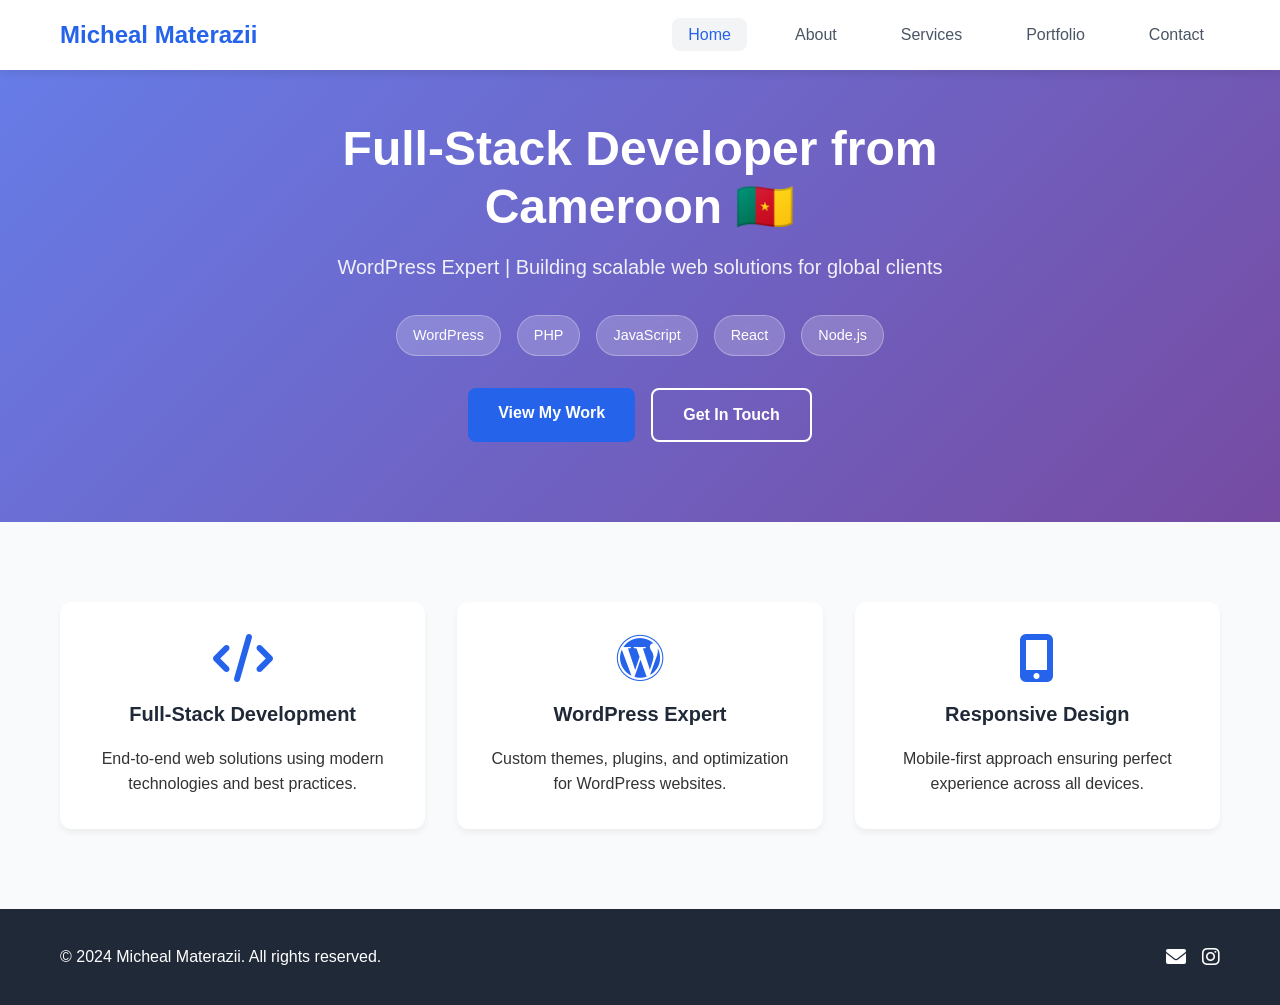
==== commit 4b6cb1a6: "Create initial project structure with HTML, CSS, and JavaScript files Co-authored-by: michealenow200" ====
--- a/index.html
+++ b/index.html
@@ -3,330 +3,91 @@
 <head>
     <meta charset="UTF-8">
     <meta name="viewport" content="width=device-width, initial-scale=1.0">
-    <title>Health & AI Summit 2025 | Paveway Ltd</title>
+    <title>Micheal Materazii - Full-Stack Developer</title>
     <link rel="stylesheet" href="styles.css">
-    <link href="https://fonts.googleapis.com/css2?family=Inter:wght@300;400;500;600;700&display=swap" rel="stylesheet">
-    <link rel="stylesheet" href="https://cdnjs.cloudflare.com/ajax/libs/font-awesome/6.0.0/css/all.min.css">
+    <link href="https://cdnjs.cloudflare.com/ajax/libs/font-awesome/6.0.0/css/all.min.css" rel="stylesheet">
 </head>
 <body>
-    <!-- Header -->
-    <header class="header">
-        <nav class="nav">
+    <header>
+        <nav class="navbar">
             <div class="nav-container">
                 <div class="logo">
-                    <i class="fas fa-stethoscope"></i>
-                    <span>Paveway Ltd</span>
+                    <h2>Micheal Materazii</h2>
                 </div>
                 <ul class="nav-menu">
-                    <li><a href="#home">Home</a></li>
-                    <li><a href="#speakers">Speakers</a></li>
-                    <li><a href="#topics">Topics</a></li>
-                    <li><a href="#why-attend">Why Attend</a></li>
-                    <li><a href="#contact">Contact</a></li>
+                    <li class="nav-item">
+                        <a href="index.html" class="nav-link active">Home</a>
+                    </li>
+                    <li class="nav-item">
+                        <a href="about.html" class="nav-link">About</a>
+                    </li>
+                    <li class="nav-item">
+                        <a href="services.html" class="nav-link">Services</a>
+                    </li>
+                    <li class="nav-item">
+                        <a href="portfolio.html" class="nav-link">Portfolio</a>
+                    </li>
+                    <li class="nav-item">
+                        <a href="contact.html" class="nav-link">Contact</a>
+                    </li>
                 </ul>
                 <div class="hamburger">
-                    <span></span>
-                    <span></span>
-                    <span></span>
+                    <span class="bar"></span>
+                    <span class="bar"></span>
+                    <span class="bar"></span>
                 </div>
             </div>
         </nav>
     </header>
 
-    <!-- Hero Section with Video Background -->
-    <section id="home" class="hero">
-        <video class="hero-video" autoplay muted loop>
-            <source src="https://sample-videos.com/zip/10/mp4/SampleVideo_1280x720_1mb.mp4" type="video/mp4">
-            Your browser does not support the video tag.
-        </video>
-        <div class="hero-overlay"></div>
-        <div class="hero-content">
-            <h1 class="hero-title">Unlocking the Future of Healthcare with AI</h1>
-            <p class="hero-subtitle">Join researchers, innovators, and global leaders in exploring AI's impact on the future of medicine.</p>
-            <div class="hero-buttons">
-                <button class="btn btn-primary">
-                    <i class="fas fa-user-plus"></i>
-                    Register Now
-                </button>
-                <button class="btn btn-secondary">
-                    <i class="fas fa-play"></i>
-                    Watch Promo
-                </button>
-            </div>
-            <div class="event-details">
-                <div class="detail-item">
-                    <i class="fas fa-calendar"></i>
-                    <span>August 5, 2025</span>
+    <main>
+        <section class="hero">
+            <div class="hero-content">
+                <h1>Full-Stack Developer from Cameroon 🇨🇲</h1>
+                <p class="hero-subtitle">WordPress Expert | Building scalable web solutions for global clients</p>
+                <div class="hero-skills">
+                    <span class="skill-tag">WordPress</span>
+                    <span class="skill-tag">PHP</span>
+                    <span class="skill-tag">JavaScript</span>
+                    <span class="skill-tag">React</span>
+                    <span class="skill-tag">Node.js</span>
                 </div>
-                <div class="detail-item">
-                    <i class="fas fa-clock"></i>
-                    <span>9:00 AM</span>
-                </div>
-                <div class="detail-item">
-                    <i class="fas fa-map-marker-alt"></i>
-                    <span>New York City, USA</span>
+                <div class="hero-buttons">
+                    <a href="portfolio.html" class="btn btn-primary">View My Work</a>
+                    <a href="contact.html" class="btn btn-secondary">Get In Touch</a>
                 </div>
             </div>
-        </div>
-    </section>
+        </section>
 
-    <!-- Countdown Section -->
-    <section class="countdown-section">
-        <div class="container">
-            <h2>Event Starts In</h2>
-            <div id="countdown" class="countdown">
-                <div class="time-unit">
-                    <span id="days">0</span>
-                    <label>Days</label>
-                </div>
-                <div class="time-unit">
-                    <span id="hours">0</span>
-                    <label>Hours</label>
-                </div>
-                <div class="time-unit">
-                    <span id="minutes">0</span>
-                    <label>Minutes</label>
-                </div>
-                <div class="time-unit">
-                    <span id="seconds">0</span>
-                    <label>Seconds</label>
-                </div>
-            </div>
-        </div>
-    </section>
-
-    <!-- Why Attend Section -->
-    <section id="why-attend" class="why-attend">
-        <div class="container">
-            <h2 class="section-title">Why You Should Attend</h2>
-            <div class="reasons-grid">
-                <div class="reason-card">
-                    <div class="reason-icon">
-                        <i class="fas fa-robot"></i>
+        <section class="features">
+            <div class="container">
+                <div class="features-grid">
+                    <div class="feature-card">
+                        <i class="fas fa-code"></i>
+                        <h3>Full-Stack Development</h3>
+                        <p>End-to-end web solutions using modern technologies and best practices.</p>
                     </div>
-                    <h3>Witness AI Demos in Real-Time</h3>
-                    <p>Experience groundbreaking AI demonstrations transforming surgical procedures with precision and innovation that's reshaping modern medicine.</p>
-                </div>
-                <div class="reason-card">
-                    <div class="reason-icon">
-                        <i class="fas fa-users"></i>
+                    <div class="feature-card">
+                        <i class="fab fa-wordpress"></i>
+                        <h3>WordPress Expert</h3>
+                        <p>Custom themes, plugins, and optimization for WordPress websites.</p>
                     </div>
-                    <h3>Network with Global Leaders</h3>
-                    <p>Connect with leading AI researchers, medical professionals, and visionary entrepreneurs who are driving the future of healthcare technology.</p>
-                </div>
-                <div class="reason-card">
-                    <div class="reason-icon">
-                        <i class="fas fa-chart-line"></i>
-                    </div>
-                    <h3>Master Predictive Analytics</h3>
-                    <p>Learn how predictive analytics and machine learning are revolutionizing public health strategies and preventive medicine approaches.</p>
-                </div>
-                <div class="reason-card">
-                    <div class="reason-icon">
-                        <i class="fas fa-rocket"></i>
-                    </div>
-                    <h3>Startup Success Stories</h3>
-                    <p>Hear inspiring stories from health-tech startups that have transformed patient care and created billion-dollar solutions using AI.</p>
-                </div>
-                <div class="reason-card">
-                    <div class="reason-icon">
-                        <i class="fas fa-balance-scale"></i>
-                    </div>
-                    <h3>Explore Ethical Frameworks</h3>
-                    <p>Discover comprehensive ethical frameworks and regulatory guidelines for responsible AI implementation in healthcare systems worldwide.</p>
-                </div>
-                <div class="reason-card">
-                    <div class="reason-icon">
-                        <i class="fas fa-dna"></i>
-                    </div>
-                    <h3>Personalized Medicine Future</h3>
-                    <p>Get inspired by the revolutionary potential of AI-driven personalized medicine that's tailored to individual genetic profiles and lifestyles.</p>
-                </div>
-            </div>
-        </div>
-    </section>
-
-    <!-- Topics Section -->
-    <section id="topics" class="topics">
-        <div class="container">
-            <h2 class="section-title">What You'll Learn</h2>
-            <div class="topics-grid">
-                <div class="topic-card">
-                    <div class="topic-icon">
-                        <i class="fas fa-x-ray"></i>
-                    </div>
-                    <h3>AI in Radiology</h3>
-                    <p>Discover how machine learning algorithms are detecting cancer, fractures, and anomalies faster and more accurately than ever before.</p>
-                </div>
-                <div class="topic-card">
-                    <div class="topic-icon">
-                        <i class="fas fa-hand-holding-medical"></i>
-                    </div>
-                    <h3>Robotics in Surgery</h3>
-                    <p>Explore cutting-edge surgical robots powered by AI that perform microsurgery with superhuman precision and minimal invasiveness.</p>
-                </div>
-                <div class="topic-card">
-                    <div class="topic-icon">
-                        <i class="fas fa-brain"></i>
-                    </div>
-                    <h3>Mental Health AI Assistants</h3>
-                    <p>Learn about AI-powered therapy bots and mental health platforms providing 24/7 support and personalized treatment recommendations.</p>
-                </div>
-                <div class="topic-card">
-                    <div class="topic-icon">
-                        <i class="fas fa-heartbeat"></i>
-                    </div>
-                    <h3>Wearables & Real-Time Monitoring</h3>
-                    <p>Understand how smart wearables continuously monitor vital signs and predict health emergencies before they happen.</p>
-                </div>
-                <div class="topic-card">
-                    <div class="topic-icon">
-                        <i class="fas fa-chart-area"></i>
-                    </div>
-                    <h3>Predictive Healthcare with ML</h3>
-                    <p>Master machine learning models that predict disease outbreaks, patient deterioration, and optimal treatment pathways.</p>
-                </div>
-                <div class="topic-card">
-                    <div class="topic-icon">
-                        <i class="fas fa-shield-alt"></i>
-                    </div>
-                    <h3>Blockchain for Medical Records</h3>
-                    <p>Explore secure, decentralized systems for patient data that ensure privacy while enabling seamless healthcare collaboration.</p>
-                </div>
-                <div class="topic-card">
-                    <div class="topic-icon">
-                        <i class="fas fa-pills"></i>
-                    </div>
-                    <h3>AI in Drug Discovery</h3>
-                    <p>See how artificial intelligence is accelerating pharmaceutical research, reducing drug development time from decades to years.</p>
-                </div>
-                <div class="topic-card">
-                    <div class="topic-icon">
-                        <i class="fas fa-gavel"></i>
-                    </div>
-                    <h3>Ethics and Regulation</h3>
-                    <p>Navigate the complex landscape of AI ethics in healthcare, including bias prevention, transparency, and regulatory compliance.</p>
-                </div>
-            </div>
-        </div>
-    </section>
-
-    <!-- Speakers Section -->
-    <section id="speakers" class="speakers">
-        <div class="container">
-            <h2 class="section-title">Meet the Speakers</h2>
-            <div class="speakers-grid">
-                <div class="speaker-card">
-                    <div class="speaker-image">
-                        <img src="https://images.unsplash.com/photo-1559839734-2b71ea197ec2?w=300&h=300&fit=crop&crop=face" alt="Dr. Ava Rodriguez">
-                    </div>
-                    <div class="speaker-info">
-                        <h3>Dr. Ava Rodriguez</h3>
-                        <p class="speaker-title">Chief AI Surgeon, Harvard Medical AI Lab</p>
-                        <p class="speaker-bio">A global leader in surgical robotics, Dr. Rodriguez designs AI systems that guide life-saving procedures with microscopic precision. Her work has revolutionized minimally invasive surgery.</p>
-                    </div>
-                </div>
-                <div class="speaker-card">
-                    <div class="speaker-image">
-                        <img src="https://images.unsplash.com/photo-1472099645785-5658abf4ff4e?w=300&h=300&fit=crop&crop=face" alt="Prof. Marcus Chen">
-                    </div>
-                    <div class="speaker-info">
-                        <h3>Prof. Marcus Chen</h3>
-                        <p class="speaker-title">Director of AI Ethics, Stanford Medicine</p>
-                        <p class="speaker-bio">Leading ethicist in healthcare AI, Prof. Chen shapes global policies for responsible AI implementation. He's authored over 100 papers on AI bias and algorithmic fairness in medicine.</p>
-                    </div>
-                </div>
-                <div class="speaker-card">
-                    <div class="speaker-image">
-                        <img src="https://images.unsplash.com/photo-1594824388853-e4c90d7bf5c1?w=300&h=300&fit=crop&crop=face" alt="Dr. Sarah Kim">
-                    </div>
-                    <div class="speaker-info">
-                        <h3>Dr. Sarah Kim</h3>
-                        <p class="speaker-title">Founder & CEO, NeuroLink Therapeutics</p>
-                        <p class="speaker-bio">Pioneer in AI-driven drug discovery, Dr. Kim's company has developed 15 breakthrough medications using machine learning. She's transforming how we approach pharmaceutical innovation.</p>
-                    </div>
-                </div>
-                <div class="speaker-card">
-                    <div class="speaker-image">
-                        <img src="https://images.unsplash.com/photo-1582750433449-648ed127bb54?w=300&h=300&fit=crop&crop=face" alt="Dr. James Thompson">
-                    </div>
-                    <div class="speaker-info">
-                        <h3>Dr. James Thompson</h3>
-                        <p class="speaker-title">Chief Data Scientist, WHO Digital Health</p>
-                        <p class="speaker-bio">Leading the World Health Organization's AI initiatives, Dr. Thompson uses predictive analytics to combat global health crises and improve healthcare accessibility worldwide.</p>
+                    <div class="feature-card">
+                        <i class="fas fa-mobile-alt"></i>
+                        <h3>Responsive Design</h3>
+                        <p>Mobile-first approach ensuring perfect experience across all devices.</p>
                     </div>
                 </div>
             </div>
-        </div>
-    </section>
+        </section>
+    </main>
 
-    <!-- Contact Section -->
-    <section id="contact" class="contact">
+    <footer>
         <div class="container">
-            <h2 class="section-title">Get in Touch</h2>
-            <div class="contact-content">
-                <div class="contact-info">
-                    <h3>Ready to Join Us?</h3>
-                    <p>Have questions about the summit? Need assistance with registration? Our team is here to help you make the most of this transformative experience.</p>
-                    <div class="contact-details">
-                        <div class="contact-item">
-                            <i class="fas fa-envelope"></i>
-                            <span>info@pavewayltd.com</span>
-                        </div>
-                        <div class="contact-item">
-                            <i class="fas fa-phone"></i>
-                            <span>+1 (555) 123-4567</span>
-                        </div>
-                        <div class="contact-item">
-                            <i class="fas fa-map-marker-alt"></i>
-                            <span>New York City, USA</span>
-                        </div>
-                    </div>
-                </div>
-                <form class="contact-form">
-                    <div class="form-group">
-                        <input type="text" id="name" name="name" placeholder="Full Name" required>
-                    </div>
-                    <div class="form-group">
-                        <input type="email" id="email" name="email" placeholder="Email Address" required>
-                    </div>
-                    <div class="form-group">
-                        <textarea id="message" name="message" placeholder="Your Message" rows="5" required></textarea>
-                    </div>
-                    <button type="submit" class="btn btn-primary">
-                        <i class="fas fa-paper-plane"></i>
-                        Send Message
-                    </button>
-                </form>
-            </div>
-        </div>
-    </section>
-
-    <!-- Footer -->
-    <footer class="footer">
-        <div class="container">
-            <div class="footer-content">
-                <div class="footer-brand">
-                    <div class="logo">
-                        <i class="fas fa-stethoscope"></i>
-                        <span>Paveway Ltd</span>
-                    </div>
-                    <p class="footer-quote">"Empowering the Future of Health, One Innovation at a Time."</p>
-                </div>
-                <div class="social-links">
-                    <a href="#" class="social-link">
-                        <i class="fab fa-linkedin"></i>
-                    </a>
-                    <a href="#" class="social-link">
-                        <i class="fab fa-instagram"></i>
-                    </a>
-                    <a href="#" class="social-link">
-                        <i class="fab fa-twitter"></i>
-                    </a>
-                </div>
-            </div>
-            <div class="footer-bottom">
-                <p>&copy; 2024 Paveway Ltd. All rights reserved. | Health & AI Summit 2025</p>
+            <p>&copy; 2024 Micheal Materazii. All rights reserved.</p>
+            <div class="social-links">
+                <a href="mailto:michealmaterazii@gmail.com"><i class="fas fa-envelope"></i></a>
+                <a href="https://instagram.com/materazii.micheal" target="_blank"><i class="fab fa-instagram"></i></a>
             </div>
         </div>
     </footer>
--- a/styles.css
+++ b/styles.css
@@ -6,10 +6,10 @@
 }
 
 body {
-    font-family: 'Inter', sans-serif;
+    font-family: 'Segoe UI', Tahoma, Geneva, Verdana, sans-serif;
     line-height: 1.6;
     color: #333;
-    scroll-behavior: smooth;
+    background-color: #fff;
 }
 
 .container {
@@ -18,38 +18,31 @@
     padding: 0 20px;
 }
 
-/* Header Styles */
-.header {
+/* Navigation Styles */
+.navbar {
+    background-color: #fff;
+    box-shadow: 0 2px 10px rgba(0, 0, 0, 0.1);
     position: fixed;
     top: 0;
-    left: 0;
     width: 100%;
-    background: rgba(255, 255, 255, 0.95);
-    backdrop-filter: blur(10px);
     z-index: 1000;
-    transition: all 0.3s ease;
+    transition: background-color 0.3s ease;
 }
 
 .nav-container {
+    max-width: 1200px;
+    margin: 0 auto;
+    padding: 0 20px;
     display: flex;
     justify-content: space-between;
     align-items: center;
-    padding: 1rem 2rem;
-    max-width: 1200px;
-    margin: 0 auto;
-}
-
-.logo {
-    display: flex;
-    align-items: center;
-    gap: 0.5rem;
+    min-height: 70px;
+}
+
+.logo h2 {
+    color: #2563eb;
     font-size: 1.5rem;
     font-weight: 700;
-    color: #2563eb;
-}
-
-.logo i {
-    font-size: 1.8rem;
 }
 
 .nav-menu {
@@ -58,15 +51,20 @@
     gap: 2rem;
 }
 
-.nav-menu a {
+.nav-link {
     text-decoration: none;
-    color: #374151;
+    color: #4b5563;
     font-weight: 500;
-    transition: color 0.3s ease;
-}
-
-.nav-menu a:hover {
+    padding: 0.5rem 1rem;
+    border-radius: 8px;
+    transition: all 0.3s ease;
+    position: relative;
+}
+
+.nav-link:hover,
+.nav-link.active {
     color: #2563eb;
+    background-color: #f3f4f6;
 }
 
 .hamburger {
@@ -75,415 +73,481 @@
     cursor: pointer;
 }
 
-.hamburger span {
+.bar {
     width: 25px;
     height: 3px;
-    background: #374151;
+    background-color: #333;
     margin: 3px 0;
     transition: 0.3s;
 }
 
 /* Hero Section */
 .hero {
-    position: relative;
-    height: 100vh;
-    overflow: hidden;
+    background: linear-gradient(135deg, #667eea 0%, #764ba2 100%);
+    color: white;
+    padding: 120px 0 80px;
+    text-align: center;
+}
+
+.hero-content {
+    max-width: 800px;
+    margin: 0 auto;
+    padding: 0 20px;
+}
+
+.hero h1 {
+    font-size: 3rem;
+    font-weight: 700;
+    margin-bottom: 1rem;
+    line-height: 1.2;
+}
+
+.hero-subtitle {
+    font-size: 1.25rem;
+    margin-bottom: 2rem;
+    opacity: 0.9;
+}
+
+.hero-skills {
+    display: flex;
+    flex-wrap: wrap;
+    justify-content: center;
+    gap: 1rem;
+    margin-bottom: 2rem;
+}
+
+.skill-tag {
+    background-color: rgba(255, 255, 255, 0.2);
+    padding: 0.5rem 1rem;
+    border-radius: 25px;
+    font-size: 0.9rem;
+    backdrop-filter: blur(10px);
+    border: 1px solid rgba(255, 255, 255, 0.3);
+}
+
+.hero-buttons {
+    display: flex;
+    gap: 1rem;
+    justify-content: center;
+    flex-wrap: wrap;
+}
+
+/* Page Hero */
+.page-hero {
+    background: linear-gradient(135deg, #667eea 0%, #764ba2 100%);
+    color: white;
+    padding: 120px 0 60px;
+    text-align: center;
+}
+
+.page-hero h1 {
+    font-size: 2.5rem;
+    font-weight: 700;
+    margin-bottom: 1rem;
+}
+
+.page-hero p {
+    font-size: 1.1rem;
+    opacity: 0.9;
+}
+
+/* Button Styles */
+.btn {
+    display: inline-block;
+    padding: 12px 30px;
+    text-decoration: none;
+    border-radius: 8px;
+    font-weight: 600;
+    text-align: center;
+    cursor: pointer;
+    border: none;
+    transition: all 0.3s ease;
+    font-size: 1rem;
+}
+
+.btn-primary {
+    background-color: #2563eb;
+    color: white;
+}
+
+.btn-primary:hover {
+    background-color: #1d4ed8;
+    transform: translateY(-2px);
+    box-shadow: 0 4px 12px rgba(37, 99, 235, 0.3);
+}
+
+.btn-secondary {
+    background-color: transparent;
+    color: white;
+    border: 2px solid white;
+}
+
+.btn-secondary:hover {
+    background-color: white;
+    color: #2563eb;
+}
+
+.btn-small {
+    padding: 8px 20px;
+    font-size: 0.9rem;
+}
+
+/* Features Section */
+.features {
+    padding: 80px 0;
+    background-color: #f8fafc;
+}
+
+.features-grid {
+    display: grid;
+    grid-template-columns: repeat(auto-fit, minmax(300px, 1fr));
+    gap: 2rem;
+}
+
+.feature-card {
+    background: white;
+    padding: 2rem;
+    border-radius: 12px;
+    text-align: center;
+    box-shadow: 0 4px 6px rgba(0, 0, 0, 0.05);
+    transition: transform 0.3s ease, box-shadow 0.3s ease;
+}
+
+.feature-card:hover {
+    transform: translateY(-5px);
+    box-shadow: 0 10px 25px rgba(0, 0, 0, 0.1);
+}
+
+.feature-card i {
+    font-size: 3rem;
+    color: #2563eb;
+    margin-bottom: 1rem;
+}
+
+.feature-card h3 {
+    font-size: 1.25rem;
+    margin-bottom: 1rem;
+    color: #1f2937;
+}
+
+/* About Content */
+.about-content {
+    padding: 80px 0;
+}
+
+.about-grid {
+    display: grid;
+    grid-template-columns: 2fr 1fr;
+    gap: 3rem;
+    margin-bottom: 3rem;
+}
+
+.about-text h2 {
+    font-size: 2rem;
+    margin-bottom: 1.5rem;
+    color: #1f2937;
+}
+
+.about-text p {
+    margin-bottom: 1.5rem;
+    color: #4b5563;
+    line-height: 1.7;
+}
+
+.about-image {
+    display: flex;
+    justify-content: center;
+    align-items: center;
+}
+
+.profile-placeholder {
+    width: 200px;
+    height: 200px;
+    background: linear-gradient(135deg, #667eea 0%, #764ba2 100%);
+    border-radius: 50%;
     display: flex;
     align-items: center;
     justify-content: center;
-    text-align: center;
-}
-
-.hero-video {
-    position: absolute;
-    top: 0;
-    left: 0;
-    width: 100%;
-    height: 100%;
-    object-fit: cover;
-    z-index: -2;
-}
-
-.hero-overlay {
-    position: absolute;
-    top: 0;
-    left: 0;
-    width: 100%;
-    height: 100%;
-    background: rgba(0, 0, 0, 0.6);
-    z-index: -1;
-}
-
-.hero-content {
-    color: white;
-    max-width: 800px;
-    padding: 0 2rem;
-    animation: fadeInUp 1s ease-out;
-}
-
-.hero-title {
-    font-size: 3.5rem;
-    font-weight: 700;
-    margin-bottom: 1.5rem;
-    line-height: 1.2;
-}
-
-.hero-subtitle {
-    font-size: 1.3rem;
-    margin-bottom: 2.5rem;
-    opacity: 0.9;
-    line-height: 1.6;
-}
-
-.hero-buttons {
-    display: flex;
-    gap: 1rem;
-    justify-content: center;
-    margin-bottom: 3rem;
-    flex-wrap: wrap;
-}
-
-.btn {
-    display: inline-flex;
-    align-items: center;
-    gap: 0.5rem;
-    padding: 1rem 2rem;
-    border: none;
-    border-radius: 50px;
-    font-size: 1rem;
-    font-weight: 600;
-    text-decoration: none;
-    cursor: pointer;
-    transition: all 0.3s ease;
-    text-transform: uppercase;
-    letter-spacing: 0.5px;
-}
-
-.btn-primary {
-    background: linear-gradient(135deg, #2563eb, #1d4ed8);
-    color: white;
-}
-
-.btn-primary:hover {
-    background: linear-gradient(135deg, #1d4ed8, #1e40af);
-    transform: translateY(-2px);
-    box-shadow: 0 10px 25px rgba(37, 99, 235, 0.3);
-}
-
-.btn-secondary {
-    background: transparent;
-    color: white;
-    border: 2px solid white;
-}
-
-.btn-secondary:hover {
+    color: white;
+    font-size: 4rem;
+}
+
+.skills-section h3 {
+    font-size: 1.5rem;
+    margin-bottom: 2rem;
+    text-align: center;
+    color: #1f2937;
+}
+
+.skills-grid {
+    display: grid;
+    grid-template-columns: repeat(auto-fit, minmax(250px, 1fr));
+    gap: 2rem;
+}
+
+.skill-category {
     background: white;
+    padding: 1.5rem;
+    border-radius: 8px;
+    box-shadow: 0 4px 6px rgba(0, 0, 0, 0.05);
+}
+
+.skill-category h4 {
     color: #2563eb;
-    transform: translateY(-2px);
-}
-
-.event-details {
-    display: flex;
-    justify-content: center;
-    gap: 2rem;
-    flex-wrap: wrap;
-}
-
-.detail-item {
-    display: flex;
-    align-items: center;
-    gap: 0.5rem;
+    margin-bottom: 1rem;
     font-size: 1.1rem;
 }
 
-.detail-item i {
-    color: #fbbf24;
-}
-
-/* Countdown Section */
-.countdown-section {
-    background: linear-gradient(135deg, #1e293b, #334155);
-    color: white;
-    padding: 4rem 0;
-    text-align: center;
-}
-
-.countdown-section h2 {
-    font-size: 2.5rem;
-    margin-bottom: 3rem;
-    font-weight: 600;
-}
-
-.countdown {
-    display: flex;
-    justify-content: center;
-    gap: 2rem;
-    flex-wrap: wrap;
-}
-
-.time-unit {
-    background: rgba(255, 255, 255, 0.1);
-    backdrop-filter: blur(10px);
-    padding: 2rem;
-    border-radius: 15px;
-    min-width: 120px;
-    border: 1px solid rgba(255, 255, 255, 0.2);
-}
-
-.time-unit span {
-    display: block;
-    font-size: 3rem;
-    font-weight: 700;
-    color: #fbbf24;
-    margin-bottom: 0.5rem;
-}
-
-.time-unit label {
-    font-size: 1rem;
-    text-transform: uppercase;
-    letter-spacing: 1px;
-    opacity: 0.8;
-}
-
-/* Section Styles */
-.section-title {
-    text-align: center;
-    font-size: 2.5rem;
-    font-weight: 700;
-    margin-bottom: 3rem;
-    color: #1f2937;
-}
-
-/* Why Attend Section */
-.why-attend {
-    padding: 5rem 0;
-    background: #f8fafc;
-}
-
-.reasons-grid {
+.skill-category ul {
+    list-style: none;
+}
+
+.skill-category li {
+    padding: 0.25rem 0;
+    color: #4b5563;
+}
+
+.skill-category li:before {
+    content: "▸ ";
+    color: #2563eb;
+    font-weight: bold;
+}
+
+/* Services Content */
+.services-content {
+    padding: 80px 0;
+}
+
+.services-grid {
     display: grid;
     grid-template-columns: repeat(auto-fit, minmax(350px, 1fr));
     gap: 2rem;
-}
-
-.reason-card {
+    margin-bottom: 4rem;
+}
+
+.service-card {
     background: white;
-    padding: 2.5rem;
-    border-radius: 15px;
+    padding: 2rem;
+    border-radius: 12px;
     box-shadow: 0 4px 6px rgba(0, 0, 0, 0.05);
+    transition: transform 0.3s ease, box-shadow 0.3s ease;
+    border-top: 4px solid #2563eb;
+}
+
+.service-card:hover {
+    transform: translateY(-5px);
+    box-shadow: 0 10px 25px rgba(0, 0, 0, 0.1);
+}
+
+.service-icon {
+    text-align: center;
+    margin-bottom: 1.5rem;
+}
+
+.service-icon i {
+    font-size: 3rem;
+    color: #2563eb;
+}
+
+.service-card h3 {
+    font-size: 1.25rem;
+    margin-bottom: 1rem;
+    color: #1f2937;
+}
+
+.service-card p {
+    color: #4b5563;
+    margin-bottom: 1.5rem;
+    line-height: 1.6;
+}
+
+.service-features {
+    list-style: none;
+}
+
+.service-features li {
+    padding: 0.25rem 0;
+    color: #4b5563;
+}
+
+.service-features li:before {
+    content: "✓ ";
+    color: #10b981;
+    font-weight: bold;
+}
+
+/* Portfolio Content */
+.portfolio-content {
+    padding: 80px 0;
+}
+
+.portfolio-filters {
+    display: flex;
+    justify-content: center;
+    gap: 1rem;
+    margin-bottom: 3rem;
+    flex-wrap: wrap;
+}
+
+.filter-btn {
+    padding: 0.75rem 1.5rem;
+    background: white;
+    border: 2px solid #e5e7eb;
+    border-radius: 8px;
+    cursor: pointer;
     transition: all 0.3s ease;
-    border: 1px solid #e5e7eb;
-}
-
-.reason-card:hover {
+    font-weight: 500;
+}
+
+.filter-btn:hover,
+.filter-btn.active {
+    background: #2563eb;
+    color: white;
+    border-color: #2563eb;
+}
+
+.portfolio-grid {
+    display: grid;
+    grid-template-columns: repeat(auto-fit, minmax(350px, 1fr));
+    gap: 2rem;
+    margin-bottom: 4rem;
+}
+
+.portfolio-item {
+    background: white;
+    border-radius: 12px;
+    overflow: hidden;
+    box-shadow: 0 4px 6px rgba(0, 0, 0, 0.05);
+    transition: transform 0.3s ease, box-shadow 0.3s ease;
+}
+
+.portfolio-item:hover {
     transform: translateY(-5px);
-    box-shadow: 0 20px 40px rgba(0, 0, 0, 0.1);
-}
-
-.reason-icon {
-    width: 70px;
-    height: 70px;
-    background: linear-gradient(135deg, #2563eb, #1d4ed8);
-    border-radius: 50%;
+    box-shadow: 0 10px 25px rgba(0, 0, 0, 0.1);
+}
+
+.portfolio-image {
+    height: 200px;
+    background: #f3f4f6;
     display: flex;
     align-items: center;
     justify-content: center;
-    margin-bottom: 1.5rem;
-}
-
-.reason-icon i {
-    font-size: 1.8rem;
-    color: white;
-}
-
-.reason-card h3 {
-    font-size: 1.3rem;
-    font-weight: 600;
-    margin-bottom: 1rem;
-    color: #1f2937;
-}
-
-.reason-card p {
-    color: #6b7280;
-    line-height: 1.6;
-}
-
-/* Topics Section */
-.topics {
-    padding: 5rem 0;
-    background: white;
-}
-
-.topics-grid {
-    display: grid;
-    grid-template-columns: repeat(auto-fit, minmax(280px, 1fr));
-    gap: 2rem;
-}
-
-.topic-card {
-    background: #f8fafc;
-    padding: 2rem;
-    border-radius: 15px;
-    text-align: center;
-    transition: all 0.3s ease;
-    border: 1px solid #e5e7eb;
-}
-
-.topic-card:hover {
-    background: white;
-    box-shadow: 0 10px 30px rgba(0, 0, 0, 0.1);
-    transform: translateY(-3px);
-}
-
-.topic-icon {
-    width: 60px;
-    height: 60px;
-    background: linear-gradient(135deg, #10b981, #059669);
+}
+
+.image-placeholder {
+    width: 80px;
+    height: 80px;
+    background: linear-gradient(135deg, #667eea 0%, #764ba2 100%);
     border-radius: 50%;
     display: flex;
     align-items: center;
     justify-content: center;
-    margin: 0 auto 1.5rem;
-}
-
-.topic-icon i {
-    font-size: 1.5rem;
-    color: white;
-}
-
-.topic-card h3 {
-    font-size: 1.2rem;
-    font-weight: 600;
-    margin-bottom: 1rem;
-    color: #1f2937;
-}
-
-.topic-card p {
-    color: #6b7280;
-    line-height: 1.5;
-    font-size: 0.95rem;
-}
-
-/* Speakers Section */
-.speakers {
-    padding: 5rem 0;
-    background: linear-gradient(135deg, #1e293b, #334155);
-    color: white;
-}
-
-.speakers .section-title {
-    color: white;
-}
-
-.speakers-grid {
-    display: grid;
-    grid-template-columns: repeat(auto-fit, minmax(300px, 1fr));
-    gap: 2rem;
-}
-
-.speaker-card {
-    background: rgba(255, 255, 255, 0.1);
-    backdrop-filter: blur(10px);
+    color: white;
+    font-size: 2rem;
+}
+
+.portfolio-info {
+    padding: 1.5rem;
+}
+
+.portfolio-info h3 {
+    font-size: 1.25rem;
+    margin-bottom: 0.75rem;
+    color: #1f2937;
+}
+
+.portfolio-info p {
+    color: #4b5563;
+    margin-bottom: 1rem;
+    line-height: 1.6;
+}
+
+.portfolio-tech {
+    display: flex;
+    flex-wrap: wrap;
+    gap: 0.5rem;
+    margin-bottom: 1rem;
+}
+
+.portfolio-tech span {
+    background: #f3f4f6;
+    padding: 0.25rem 0.75rem;
     border-radius: 20px;
-    padding: 2rem;
-    text-align: center;
-    border: 1px solid rgba(255, 255, 255, 0.2);
-    transition: all 0.3s ease;
-}
-
-.speaker-card:hover {
-    transform: translateY(-5px);
-    background: rgba(255, 255, 255, 0.15);
-}
-
-.speaker-image {
-    width: 120px;
-    height: 120px;
-    margin: 0 auto 1.5rem;
-    border-radius: 50%;
-    overflow: hidden;
-    border: 4px solid #fbbf24;
-}
-
-.speaker-image img {
-    width: 100%;
-    height: 100%;
-    object-fit: cover;
-}
-
-.speaker-card h3 {
-    font-size: 1.3rem;
-    font-weight: 600;
-    margin-bottom: 0.5rem;
-}
-
-.speaker-title {
-    color: #fbbf24;
-    font-weight: 500;
-    margin-bottom: 1rem;
-    font-size: 1rem;
-}
-
-.speaker-bio {
-    color: rgba(255, 255, 255, 0.8);
-    line-height: 1.6;
-    font-size: 0.95rem;
-}
-
-/* Contact Section */
-.contact {
-    padding: 5rem 0;
-    background: #f8fafc;
-}
-
+    font-size: 0.8rem;
+    color: #4b5563;
+}
+
+.portfolio-links {
+    display: flex;
+    gap: 0.75rem;
+}
+
+/* Contact Content */
 .contact-content {
+    padding: 80px 0;
+}
+
+.contact-grid {
     display: grid;
     grid-template-columns: 1fr 1fr;
     gap: 4rem;
-    align-items: start;
-}
-
-.contact-info h3 {
-    font-size: 1.8rem;
-    font-weight: 600;
+    margin-bottom: 4rem;
+}
+
+.contact-info h2 {
+    font-size: 2rem;
     margin-bottom: 1rem;
     color: #1f2937;
 }
 
 .contact-info p {
-    color: #6b7280;
+    color: #4b5563;
     margin-bottom: 2rem;
-    line-height: 1.6;
-}
-
-.contact-details {
+    line-height: 1.7;
+}
+
+.contact-methods {
     display: flex;
     flex-direction: column;
-    gap: 1rem;
-}
-
-.contact-item {
+    gap: 1.5rem;
+}
+
+.contact-method {
     display: flex;
     align-items: center;
     gap: 1rem;
 }
 
-.contact-item i {
-    width: 40px;
-    height: 40px;
-    background: linear-gradient(135deg, #2563eb, #1d4ed8);
+.contact-icon {
+    width: 50px;
+    height: 50px;
+    background: #2563eb;
     border-radius: 50%;
     display: flex;
     align-items: center;
     justify-content: center;
     color: white;
-    font-size: 1rem;
+    font-size: 1.25rem;
+}
+
+.contact-details h4 {
+    margin-bottom: 0.25rem;
+    color: #1f2937;
+}
+
+.contact-details a {
+    color: #2563eb;
+    text-decoration: none;
+}
+
+.contact-details a:hover {
+    text-decoration: underline;
 }
 
 .contact-form {
     background: white;
-    padding: 2.5rem;
-    border-radius: 15px;
+    padding: 2rem;
+    border-radius: 12px;
     box-shadow: 0 4px 6px rgba(0, 0, 0, 0.05);
 }
 
@@ -491,21 +555,30 @@
     margin-bottom: 1.5rem;
 }
 
+.form-group label {
+    display: block;
+    margin-bottom: 0.5rem;
+    font-weight: 500;
+    color: #374151;
+}
+
 .form-group input,
+.form-group select,
 .form-group textarea {
     width: 100%;
-    padding: 1rem;
-    border: 2px solid #e5e7eb;
-    border-radius: 10px;
+    padding: 0.75rem;
+    border: 1px solid #d1d5db;
+    border-radius: 8px;
     font-size: 1rem;
     transition: border-color 0.3s ease;
-    font-family: inherit;
 }
 
 .form-group input:focus,
+.form-group select:focus,
 .form-group textarea:focus {
     outline: none;
     border-color: #2563eb;
+    box-shadow: 0 0 0 3px rgba(37, 99, 235, 0.1);
 }
 
 .form-group textarea {
@@ -513,29 +586,74 @@
     min-height: 120px;
 }
 
+/* FAQ Section */
+.faq-section {
+    margin-top: 4rem;
+}
+
+.faq-section h2 {
+    text-align: center;
+    margin-bottom: 2rem;
+    color: #1f2937;
+}
+
+.faq-grid {
+    display: grid;
+    grid-template-columns: repeat(auto-fit, minmax(300px, 1fr));
+    gap: 1.5rem;
+}
+
+.faq-item {
+    background: white;
+    padding: 1.5rem;
+    border-radius: 8px;
+    box-shadow: 0 4px 6px rgba(0, 0, 0, 0.05);
+}
+
+.faq-item h4 {
+    color: #1f2937;
+    margin-bottom: 0.75rem;
+}
+
+.faq-item p {
+    color: #4b5563;
+    line-height: 1.6;
+}
+
+/* CTA Section */
+.cta-section {
+    text-align: center;
+    padding: 3rem 0;
+    background: linear-gradient(135deg, #667eea 0%, #764ba2 100%);
+    border-radius: 12px;
+    color: white;
+}
+
+.cta-section h2 {
+    font-size: 2rem;
+    margin-bottom: 1rem;
+}
+
+.cta-section p {
+    font-size: 1.1rem;
+    margin-bottom: 2rem;
+    opacity: 0.9;
+}
+
 /* Footer */
-.footer {
-    background: #1f2937;
-    color: white;
-    padding: 3rem 0 1rem;
-}
-
-.footer-content {
+footer {
+    background-color: #1f2937;
+    color: white;
+    padding: 2rem 0;
+    text-align: center;
+}
+
+footer .container {
     display: flex;
     justify-content: space-between;
     align-items: center;
-    margin-bottom: 2rem;
-}
-
-.footer-brand .logo {
-    color: white;
-    margin-bottom: 1rem;
-}
-
-.footer-quote {
-    font-style: italic;
-    color: #9ca3af;
-    max-width: 300px;
+    flex-wrap: wrap;
+    gap: 1rem;
 }
 
 .social-links {
@@ -543,41 +661,14 @@
     gap: 1rem;
 }
 
-.social-link {
-    width: 45px;
-    height: 45px;
-    background: linear-gradient(135deg, #2563eb, #1d4ed8);
-    border-radius: 50%;
-    display: flex;
-    align-items: center;
-    justify-content: center;
-    color: white;
-    text-decoration: none;
-    transition: all 0.3s ease;
-}
-
-.social-link:hover {
-    transform: translateY(-3px);
-    box-shadow: 0 10px 20px rgba(37, 99, 235, 0.3);
-}
-
-.footer-bottom {
-    text-align: center;
-    padding-top: 2rem;
-    border-top: 1px solid #374151;
-    color: #9ca3af;
-}
-
-/* Animations */
-@keyframes fadeInUp {
-    from {
-        opacity: 0;
-        transform: translateY(30px);
-    }
-    to {
-        opacity: 1;
-        transform: translateY(0);
-    }
+.social-links a {
+    color: white;
+    font-size: 1.25rem;
+    transition: color 0.3s ease;
+}
+
+.social-links a:hover {
+    color: #60a5fa;
 }
 
 /* Responsive Design */
@@ -603,12 +694,24 @@
         display: flex;
     }
 
-    .hero-title {
-        font-size: 2.5rem;
-    }
-
-    .hero-subtitle {
-        font-size: 1.1rem;
+    .hamburger.active .bar:nth-child(2) {
+        opacity: 0;
+    }
+
+    .hamburger.active .bar:nth-child(1) {
+        transform: translateY(8px) rotate(45deg);
+    }
+
+    .hamburger.active .bar:nth-child(3) {
+        transform: translateY(-8px) rotate(-45deg);
+    }
+
+    .hero h1 {
+        font-size: 2rem;
+    }
+
+    .page-hero h1 {
+        font-size: 2rem;
     }
 
     .hero-buttons {
@@ -616,50 +719,23 @@
         align-items: center;
     }
 
-    .btn {
-        width: 100%;
-        max-width: 280px;
-    }
-
-    .event-details {
+    .about-grid {
+        grid-template-columns: 1fr;
+        text-align: center;
+    }
+
+    .contact-grid {
+        grid-template-columns: 1fr;
+    }
+
+    .portfolio-filters {
+        justify-content: flex-start;
+        overflow-x: auto;
+        padding-bottom: 1rem;
+    }
+
+    footer .container {
         flex-direction: column;
-        gap: 1rem;
-    }
-
-    .countdown {
-        gap: 1rem;
-    }
-
-    .time-unit {
-        min-width: 100px;
-        padding: 1.5rem;
-    }
-
-    .time-unit span {
-        font-size: 2rem;
-    }
-
-    .section-title {
-        font-size: 2rem;
-    }
-
-    .reasons-grid,
-    .topics-grid {
-        grid-template-columns: 1fr;
-    }
-
-    .speakers-grid {
-        grid-template-columns: 1fr;
-    }
-
-    .contact-content {
-        grid-template-columns: 1fr;
-        gap: 2rem;
-    }
-
-    .footer-content {
-        flex-direction: column;
-        gap: 2rem;
         text-align: center;
     }
 }
@@ -669,60 +745,32 @@
         padding: 0 15px;
     }
 
-    .nav-container {
-        padding: 1rem;
-    }
-
-    .hero-title {
-        font-size: 2rem;
-    }
-
-    .hero-subtitle {
-        font-size: 1rem;
-    }
-
-    .hero-content {
-        padding: 0 1rem;
-    }
-
-    .reason-card,
-    .topic-card {
-        padding: 1.5rem;
-    }
-
-    .speaker-card {
-        padding: 1.5rem;
+    .hero {
+        padding: 100px 0 60px;
+    }
+
+    .hero h1 {
+        font-size: 1.75rem;
+    }
+
+    .hero-skills {
+        justify-content: center;
+    }
+
+    .skill-tag {
+        font-size: 0.8rem;
+        padding: 0.4rem 0.8rem;
+    }
+
+    .features,
+    .about-content,
+    .services-content,
+    .portfolio-content,
+    .contact-content {
+        padding: 60px 0;
     }
 
     .contact-form {
         padding: 1.5rem;
     }
-}
-
-/* Smooth scrolling for anchor links */
-html {
-    scroll-behavior: smooth;
-}
-
-/* Loading animation for images */
-img {
-    transition: opacity 0.3s ease;
-}
-
-/* Custom scrollbar */
-::-webkit-scrollbar {
-    width: 8px;
-}
-
-::-webkit-scrollbar-track {
-    background: #f1f1f1;
-}
-
-::-webkit-scrollbar-thumb {
-    background: linear-gradient(135deg, #2563eb, #1d4ed8);
-    border-radius: 10px;
-}
-
-::-webkit-scrollbar-thumb:hover {
-    background: linear-gradient(135deg, #1d4ed8, #1e40af);
 }
